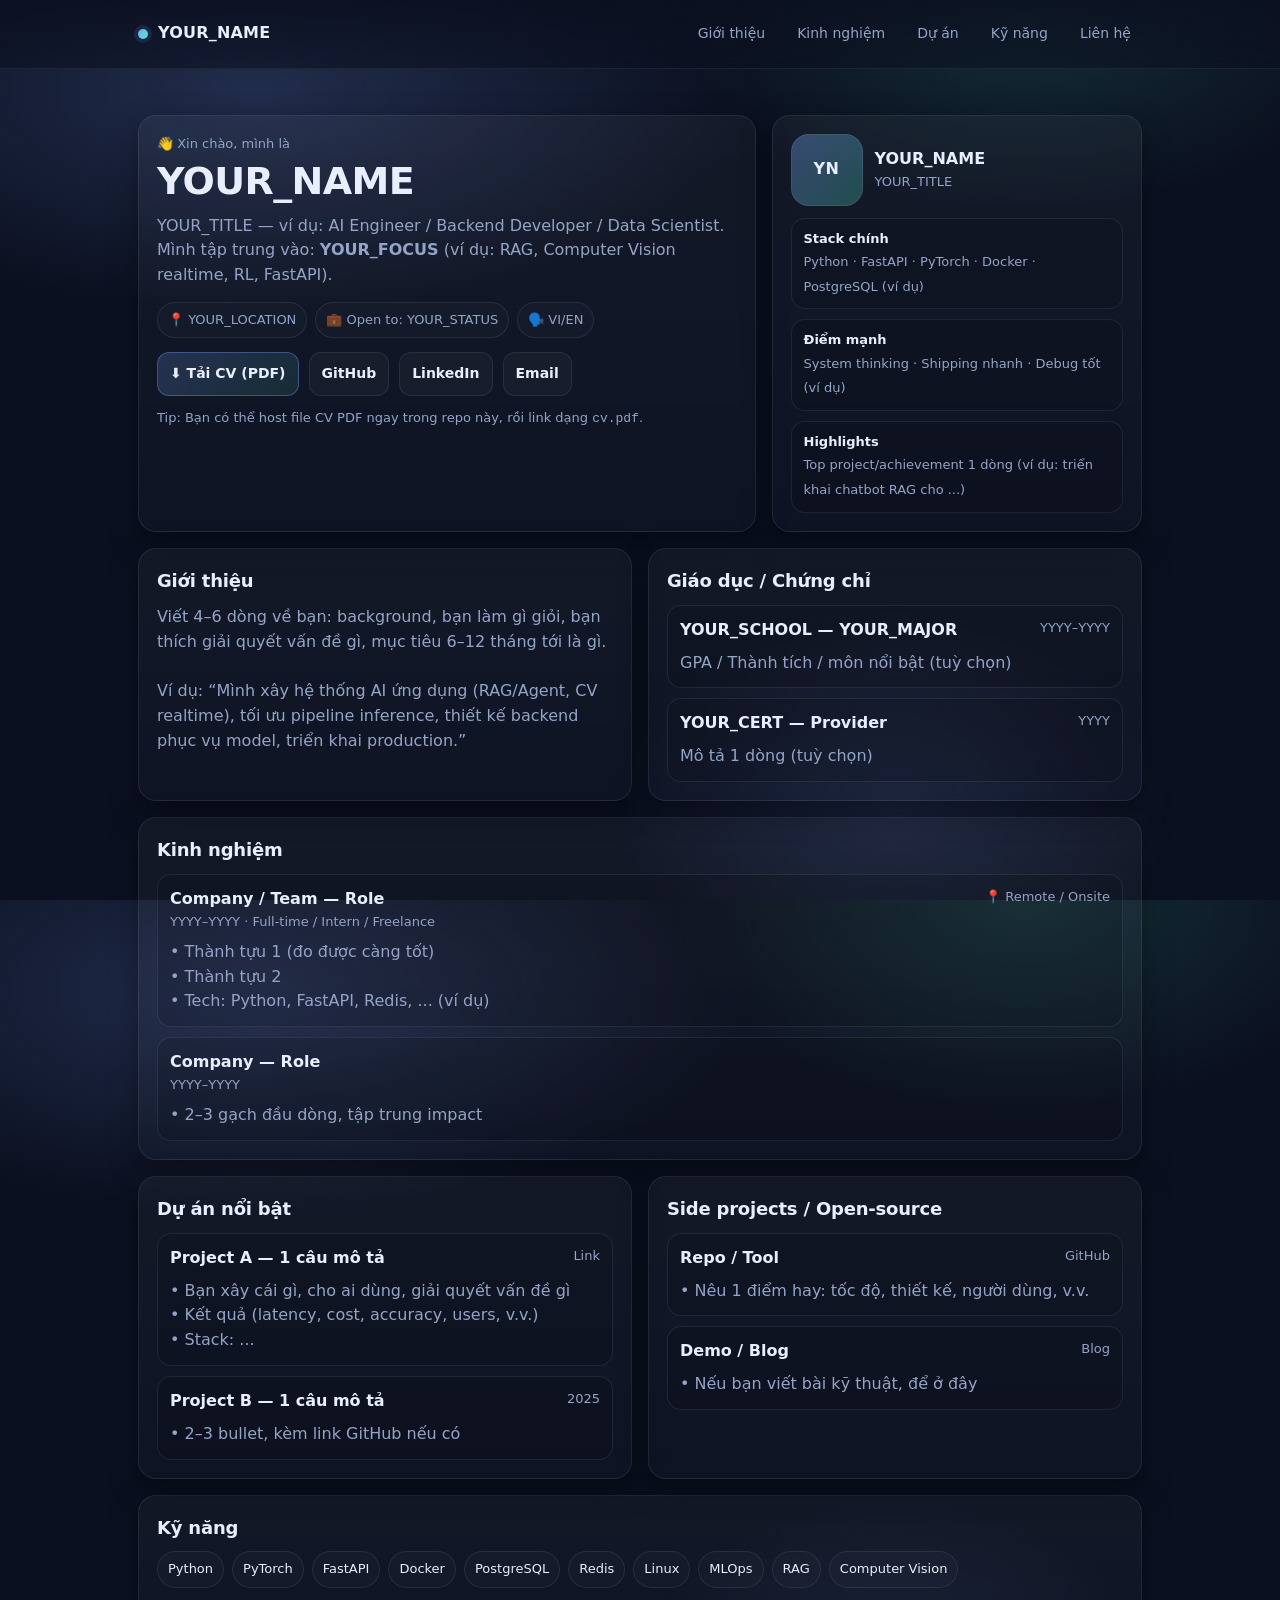
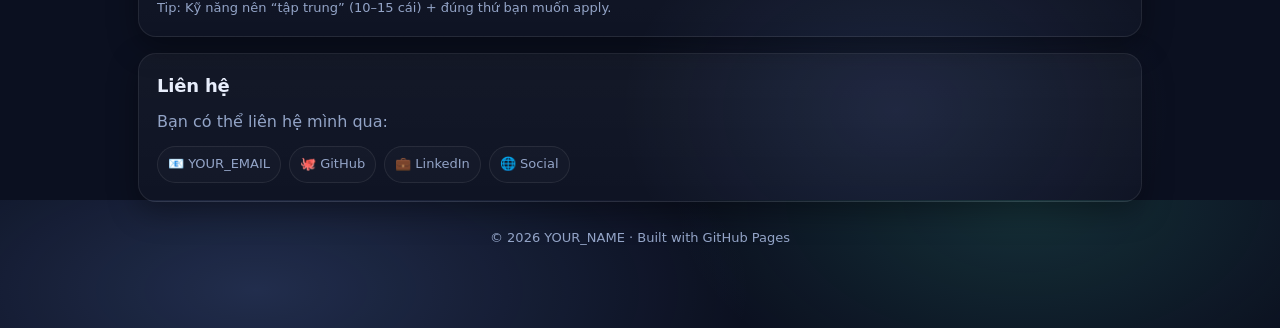
==== index.html @ 4548f30b "pages" ====
<!doctype html>
<html lang="vi">
<head>
  <meta charset="utf-8" />
  <meta name="viewport" content="width=device-width,initial-scale=1" />
  <meta name="description" content="CV & Portfolio của YOUR_NAME" />
  <title>YOUR_NAME — CV</title>

  <style>
    :root{
      --bg:#0b1020;
      --card:#0f1733;
      --muted:#93a4c7;
      --text:#e8eefc;
      --brand:#7aa2ff;
      --brand2:#4ef0c5;
      --line:rgba(255,255,255,.08);
      --shadow: 0 10px 30px rgba(0,0,0,.35);
      --radius:18px;
      --max: 1040px;
    }
    *{box-sizing:border-box}
    html,body{height:100%}
    body{
      margin:0;
      font-family: ui-sans-serif, system-ui, -apple-system, Segoe UI, Roboto, Helvetica, Arial, "Apple Color Emoji","Segoe UI Emoji";
      color:var(--text);
      background:
        radial-gradient(900px 400px at 20% 10%, rgba(122,162,255,.20), transparent 55%),
        radial-gradient(700px 420px at 80% 0%, rgba(78,240,197,.14), transparent 50%),
        radial-gradient(500px 380px at 70% 90%, rgba(122,162,255,.12), transparent 55%),
        var(--bg);
      line-height:1.55;
    }
    a{color:inherit; text-decoration:none}
    a:hover{opacity:.9}
    .wrap{max-width:var(--max); margin:0 auto; padding:28px 18px 80px}
    .topbar{
      position:sticky; top:0; z-index:10;
      backdrop-filter: blur(10px);
      background: linear-gradient(to bottom, rgba(11,16,32,.85), rgba(11,16,32,.55));
      border-bottom:1px solid var(--line);
    }
    .topbar-inner{
      max-width:var(--max); margin:0 auto; padding:14px 18px;
      display:flex; align-items:center; justify-content:space-between; gap:12px;
    }
    .brand{
      display:flex; align-items:center; gap:10px; font-weight:700; letter-spacing:.2px;
    }
    .dot{
      width:10px; height:10px; border-radius:999px;
      background: linear-gradient(135deg, var(--brand), var(--brand2));
      box-shadow: 0 0 0 4px rgba(122,162,255,.12);
    }
    nav{display:flex; flex-wrap:wrap; gap:10px}
    nav a{
      font-size:14px;
      padding:8px 10px;
      border:1px solid transparent;
      border-radius:999px;
      color:var(--muted);
    }
    nav a:hover{border-color:var(--line); color:var(--text)}
    .hero{
      margin-top:18px;
      display:grid;
      grid-template-columns: 1.25fr .75fr;
      gap:16px;
      align-items:stretch;
    }
    @media (max-width: 900px){
      .hero{grid-template-columns:1fr}
    }
    .card{
      background: linear-gradient(180deg, rgba(255,255,255,.04), rgba(255,255,255,.02));
      border:1px solid var(--line);
      border-radius:var(--radius);
      box-shadow: var(--shadow);
      padding:18px;
    }
    .headline{
      font-size:38px; margin:6px 0 10px;
      line-height:1.15;
      letter-spacing:-.6px;
    }
    .sub{
      color:var(--muted);
      margin:0 0 14px;
      font-size:16px;
    }
    .pillrow{display:flex; flex-wrap:wrap; gap:8px; margin-top:12px}
    .pill{
      font-size:13px;
      color:var(--muted);
      border:1px solid var(--line);
      padding:7px 10px;
      border-radius:999px;
      background: rgba(255,255,255,.02);
    }
    .cta{display:flex; flex-wrap:wrap; gap:10px; margin-top:14px}
    .btn{
      display:inline-flex; align-items:center; justify-content:center;
      gap:8px;
      padding:10px 12px;
      border-radius:12px;
      border:1px solid var(--line);
      background: rgba(255,255,255,.03);
      color:var(--text);
      font-weight:600;
      font-size:14px;
    }
    .btn.primary{
      border-color: rgba(122,162,255,.35);
      background: linear-gradient(135deg, rgba(122,162,255,.20), rgba(78,240,197,.10));
    }
    .btn:hover{transform: translateY(-1px)}
    .small{font-size:13px; color:var(--muted)}
    .grid{
      margin-top:16px;
      display:grid;
      grid-template-columns: 1fr 1fr;
      gap:16px;
    }
    @media (max-width: 900px){
      .grid{grid-template-columns:1fr}
    }
    h2{
      margin:0 0 10px;
      font-size:18px;
      letter-spacing:-.2px;
    }
    .section{scroll-margin-top:80px}
    .list{display:flex; flex-direction:column; gap:10px}
    .item{
      padding:12px;
      border:1px solid var(--line);
      border-radius:14px;
      background: rgba(0,0,0,.12);
    }
    .item .top{
      display:flex; justify-content:space-between; gap:10px; align-items:flex-start;
    }
    .item .title{font-weight:700}
    .item .meta{color:var(--muted); font-size:13px}
    .item p{margin:8px 0 0; color:var(--muted)}
    .skills{
      display:flex; flex-wrap:wrap; gap:8px;
    }
    .tag{
      font-size:13px;
      padding:7px 10px;
      border-radius:999px;
      border:1px solid var(--line);
      background: rgba(255,255,255,.02);
      color:var(--text);
    }
    footer{
      margin-top:26px;
      color:var(--muted);
      font-size:13px;
      text-align:center;
    }
    .avatar{
      width:72px; height:72px; border-radius:18px;
      background: linear-gradient(135deg, rgba(122,162,255,.35), rgba(78,240,197,.25));
      border:1px solid var(--line);
      display:grid; place-items:center;
      font-weight:800;
      letter-spacing:.5px;
    }
    .aside-top{display:flex; align-items:center; gap:12px}
    .kv{display:grid; grid-template-columns: 1fr; gap:10px; margin-top:12px}
    .kv div{
      padding:10px 12px;
      border:1px solid var(--line);
      border-radius:14px;
      background: rgba(0,0,0,.12);
    }
    .kv b{display:block; font-size:13px}
    .kv span{color:var(--muted); font-size:13px}
  </style>
</head>

<body>
  <div class="topbar">
    <div class="topbar-inner">
      <div class="brand">
        <span class="dot"></span>
        <span>YOUR_NAME</span>
      </div>
      <nav>
        <a href="#about">Giới thiệu</a>
        <a href="#experience">Kinh nghiệm</a>
        <a href="#projects">Dự án</a>
        <a href="#skills">Kỹ năng</a>
        <a href="#contact">Liên hệ</a>
      </nav>
    </div>
  </div>

  <div class="wrap">
    <section class="hero">
      <div class="card">
        <div class="small">👋 Xin chào, mình là</div>
        <h1 class="headline">YOUR_NAME</h1>
        <p class="sub">
          YOUR_TITLE — ví dụ: AI Engineer / Backend Developer / Data Scientist. <br/>
          Mình tập trung vào: <b>YOUR_FOCUS</b> (ví dụ: RAG, Computer Vision realtime, RL, FastAPI).
        </p>

        <div class="pillrow">
          <span class="pill">📍 YOUR_LOCATION</span>
          <span class="pill">💼 Open to: YOUR_STATUS</span>
          <span class="pill">🗣️ VI/EN</span>
        </div>

        <div class="cta">
          <a class="btn primary" href="YOUR_CV_PDF_LINK" target="_blank" rel="noopener">⬇️ Tải CV (PDF)</a>
          <a class="btn" href="YOUR_GITHUB" target="_blank" rel="noopener">GitHub</a>
          <a class="btn" href="YOUR_LINKEDIN" target="_blank" rel="noopener">LinkedIn</a>
          <a class="btn" href="#contact">Email</a>
        </div>

        <div class="small" style="margin-top:12px">
          Tip: Bạn có thể host file CV PDF ngay trong repo này, rồi link dạng <code>cv.pdf</code>.
        </div>
      </div>

      <aside class="card">
        <div class="aside-top">
          <div class="avatar">YN</div>
          <div>
            <div style="font-weight:800; font-size:16px">YOUR_NAME</div>
            <div class="small">YOUR_TITLE</div>
          </div>
        </div>

        <div class="kv">
          <div>
            <b>Stack chính</b>
            <span>Python · FastAPI · PyTorch · Docker · PostgreSQL (ví dụ)</span>
          </div>
          <div>
            <b>Điểm mạnh</b>
            <span>System thinking · Shipping nhanh · Debug tốt (ví dụ)</span>
          </div>
          <div>
            <b>Highlights</b>
            <span>Top project/achievement 1 dòng (ví dụ: triển khai chatbot RAG cho ...)</span>
          </div>
        </div>
      </aside>
    </section>

    <section id="about" class="grid">
      <div class="card section">
        <h2>Giới thiệu</h2>
        <p class="sub" style="margin:0">
          Viết 4–6 dòng về bạn: background, bạn làm gì giỏi, bạn thích giải quyết vấn đề gì,
          mục tiêu 6–12 tháng tới là gì. <br/><br/>
          Ví dụ: “Mình xây hệ thống AI ứng dụng (RAG/Agent, CV realtime), tối ưu pipeline inference,
          thiết kế backend phục vụ model, triển khai production.”
        </p>
      </div>

      <div class="card section">
        <h2>Giáo dục / Chứng chỉ</h2>
        <div class="list">
          <div class="item">
            <div class="top">
              <div class="title">YOUR_SCHOOL — YOUR_MAJOR</div>
              <div class="meta">YYYY–YYYY</div>
            </div>
            <p>GPA / Thành tích / môn nổi bật (tuỳ chọn)</p>
          </div>
          <div class="item">
            <div class="top">
              <div class="title">YOUR_CERT — Provider</div>
              <div class="meta">YYYY</div>
            </div>
            <p>Mô tả 1 dòng (tuỳ chọn)</p>
          </div>
        </div>
      </div>
    </section>

    <section id="experience" class="card section" style="margin-top:16px">
      <h2>Kinh nghiệm</h2>
      <div class="list">
        <div class="item">
          <div class="top">
            <div>
              <div class="title">Company / Team — Role</div>
              <div class="meta">YYYY–YYYY · Full-time / Intern / Freelance</div>
            </div>
            <div class="meta">📍 Remote / Onsite</div>
          </div>
          <p>
            • Thành tựu 1 (đo được càng tốt) <br/>
            • Thành tựu 2 <br/>
            • Tech: Python, FastAPI, Redis, ... (ví dụ)
          </p>
        </div>

        <div class="item">
          <div class="top">
            <div>
              <div class="title">Company — Role</div>
              <div class="meta">YYYY–YYYY</div>
            </div>
          </div>
          <p>• 2–3 gạch đầu dòng, tập trung impact</p>
        </div>
      </div>
    </section>

    <section id="projects" class="grid section" style="margin-top:16px">
      <div class="card">
        <h2>Dự án nổi bật</h2>
        <div class="list">
          <div class="item">
            <div class="top">
              <div class="title">Project A — 1 câu mô tả</div>
              <div class="meta"><a href="YOUR_PROJECT_LINK" target="_blank" rel="noopener">Link</a></div>
            </div>
            <p>
              • Bạn xây cái gì, cho ai dùng, giải quyết vấn đề gì <br/>
              • Kết quả (latency, cost, accuracy, users, v.v.) <br/>
              • Stack: ...
            </p>
          </div>

          <div class="item">
            <div class="top">
              <div class="title">Project B — 1 câu mô tả</div>
              <div class="meta">2025</div>
            </div>
            <p>• 2–3 bullet, kèm link GitHub nếu có</p>
          </div>
        </div>
      </div>

      <div class="card">
        <h2>Side projects / Open-source</h2>
        <div class="list">
          <div class="item">
            <div class="top">
              <div class="title">Repo / Tool</div>
              <div class="meta"><a href="YOUR_GITHUB_REPO" target="_blank" rel="noopener">GitHub</a></div>
            </div>
            <p>• Nêu 1 điểm hay: tốc độ, thiết kế, người dùng, v.v.</p>
          </div>
          <div class="item">
            <div class="top">
              <div class="title">Demo / Blog</div>
              <div class="meta"><a href="YOUR_BLOG" target="_blank" rel="noopener">Blog</a></div>
            </div>
            <p>• Nếu bạn viết bài kỹ thuật, để ở đây</p>
          </div>
        </div>
      </div>
    </section>

    <section id="skills" class="card section" style="margin-top:16px">
      <h2>Kỹ năng</h2>
      <div class="skills">
        <span class="tag">Python</span>
        <span class="tag">PyTorch</span>
        <span class="tag">FastAPI</span>
        <span class="tag">Docker</span>
        <span class="tag">PostgreSQL</span>
        <span class="tag">Redis</span>
        <span class="tag">Linux</span>
        <span class="tag">MLOps</span>
        <span class="tag">RAG</span>
        <span class="tag">Computer Vision</span>
      </div>

      <div class="small" style="margin-top:10px">
        Tip: Kỹ năng nên “tập trung” (10–15 cái) + đúng thứ bạn muốn apply.
      </div>
    </section>

    <section id="contact" class="card section" style="margin-top:16px">
      <h2>Liên hệ</h2>
      <p class="sub" style="margin:0 0 10px">
        Bạn có thể liên hệ mình qua:
      </p>
      <div class="pillrow">
        <a class="pill" href="mailto:YOUR_EMAIL">📧 YOUR_EMAIL</a>
        <a class="pill" href="YOUR_GITHUB" target="_blank" rel="noopener">🐙 GitHub</a>
        <a class="pill" href="YOUR_LINKEDIN" target="_blank" rel="noopener">💼 LinkedIn</a>
        <a class="pill" href="YOUR_FACEBOOK_OR_X" target="_blank" rel="noopener">🌐 Social</a>
      </div>
    </section>

    <footer>
      © <span id="y"></span> YOUR_NAME · Built with GitHub Pages
    </footer>
  </div>

  <script>
    document.getElementById("y").textContent = new Date().getFullYear();
  </script>
</body>
</html>
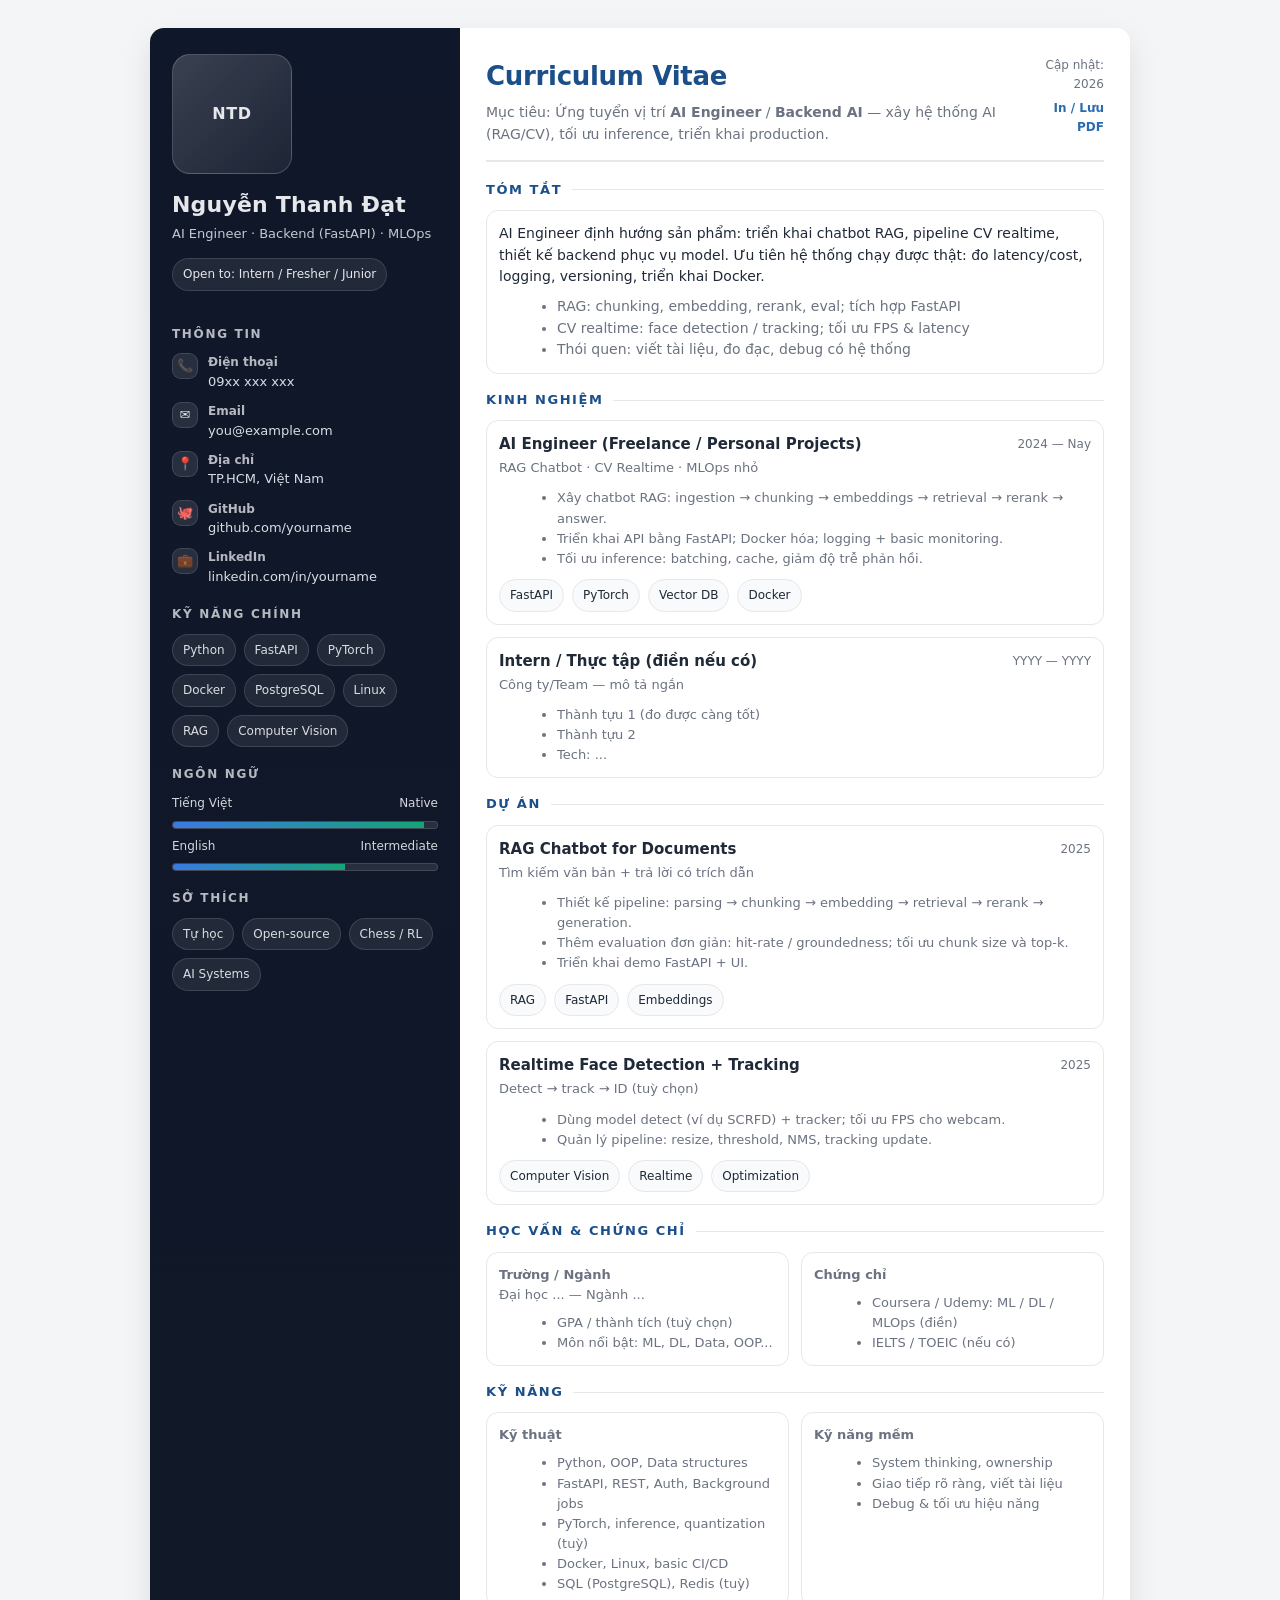
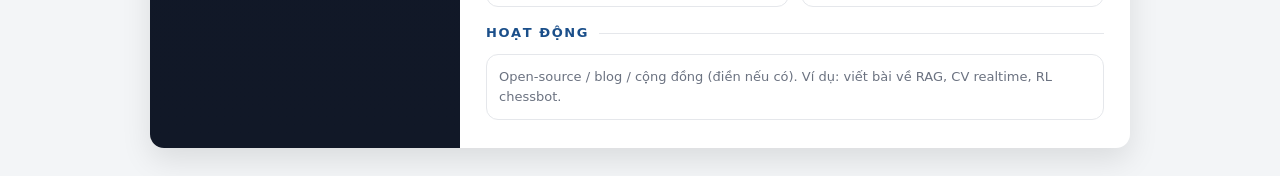
==== commit bc746687: "pages" ====
--- a/index.html
+++ b/index.html
@@ -3,405 +3,555 @@
 <head>
   <meta charset="utf-8" />
   <meta name="viewport" content="width=device-width,initial-scale=1" />
-  <meta name="description" content="CV & Portfolio của YOUR_NAME" />
-  <title>YOUR_NAME — CV</title>
-
+  <title>CV — Nguyễn Thanh Đạt</title>
   <style>
     :root{
-      --bg:#0b1020;
-      --card:#0f1733;
-      --muted:#93a4c7;
-      --text:#e8eefc;
-      --brand:#7aa2ff;
-      --brand2:#4ef0c5;
-      --line:rgba(255,255,255,.08);
-      --shadow: 0 10px 30px rgba(0,0,0,.35);
-      --radius:18px;
-      --max: 1040px;
+      --bg:#f3f5f7;
+      --paper:#ffffff;
+      --ink:#1f2937;
+      --muted:#6b7280;
+      --line:#e5e7eb;
+
+      --accent:#2b6cb0;     /* xanh dương kiểu CV */
+      --accent2:#1b4f8a;
+      --side:#0f172a;       /* sidebar tối */
+      --side2:#111827;
+      --sideText:#e5e7eb;
+
+      --radius:14px;
+      --shadow:0 12px 30px rgba(0,0,0,.10);
+      --max:980px;
     }
     *{box-sizing:border-box}
-    html,body{height:100%}
     body{
       margin:0;
-      font-family: ui-sans-serif, system-ui, -apple-system, Segoe UI, Roboto, Helvetica, Arial, "Apple Color Emoji","Segoe UI Emoji";
-      color:var(--text);
-      background:
-        radial-gradient(900px 400px at 20% 10%, rgba(122,162,255,.20), transparent 55%),
-        radial-gradient(700px 420px at 80% 0%, rgba(78,240,197,.14), transparent 50%),
-        radial-gradient(500px 380px at 70% 90%, rgba(122,162,255,.12), transparent 55%),
-        var(--bg);
+      background:var(--bg);
+      color:var(--ink);
+      font-family: ui-sans-serif, system-ui, -apple-system, Segoe UI, Roboto, Helvetica, Arial;
       line-height:1.55;
     }
-    a{color:inherit; text-decoration:none}
-    a:hover{opacity:.9}
-    .wrap{max-width:var(--max); margin:0 auto; padding:28px 18px 80px}
-    .topbar{
-      position:sticky; top:0; z-index:10;
-      backdrop-filter: blur(10px);
-      background: linear-gradient(to bottom, rgba(11,16,32,.85), rgba(11,16,32,.55));
-      border-bottom:1px solid var(--line);
-    }
-    .topbar-inner{
-      max-width:var(--max); margin:0 auto; padding:14px 18px;
-      display:flex; align-items:center; justify-content:space-between; gap:12px;
-    }
-    .brand{
-      display:flex; align-items:center; gap:10px; font-weight:700; letter-spacing:.2px;
-    }
-    .dot{
-      width:10px; height:10px; border-radius:999px;
-      background: linear-gradient(135deg, var(--brand), var(--brand2));
-      box-shadow: 0 0 0 4px rgba(122,162,255,.12);
-    }
-    nav{display:flex; flex-wrap:wrap; gap:10px}
-    nav a{
+
+    /* Paper */
+    .page{
+      max-width:var(--max);
+      margin:28px auto;
+      background:var(--paper);
+      border-radius:var(--radius);
+      box-shadow:var(--shadow);
+      overflow:hidden;
+      display:grid;
+      grid-template-columns: 310px 1fr;
+      min-height: 1200px; /* gần A4 */
+    }
+    @media (max-width: 900px){
+      .page{grid-template-columns:1fr; min-height:auto}
+    }
+
+    /* Sidebar */
+    .side{
+      background: linear-gradient(180deg, var(--side), var(--side2));
+      color:var(--sideText);
+      padding:26px 22px;
+    }
+    .avatar{
+      width:120px; height:120px;
+      border-radius:18px;
+      background:linear-gradient(135deg, rgba(255,255,255,.18), rgba(255,255,255,.06));
+      border:1px solid rgba(255,255,255,.18);
+      display:grid;
+      place-items:center;
+      font-weight:800;
+      letter-spacing:.6px;
+      margin-bottom:14px;
+      overflow:hidden;
+    }
+    .avatar img{width:100%; height:100%; object-fit:cover; display:block}
+    .name{
+      font-size:22px;
+      font-weight:800;
+      margin:8px 0 2px;
+      letter-spacing:.2px;
+    }
+    .role{
+      font-size:13px;
+      color:rgba(229,231,235,.85);
+      margin:0 0 14px;
+    }
+    .badge{
+      display:inline-block;
+      font-size:12px;
+      padding:6px 10px;
+      border-radius:999px;
+      background: rgba(255,255,255,.08);
+      border:1px solid rgba(255,255,255,.12);
+      margin-bottom:16px;
+    }
+
+    .side h3{
+      font-size:12px;
+      letter-spacing:.14em;
+      text-transform:uppercase;
+      margin:18px 0 10px;
+      color:rgba(229,231,235,.78);
+    }
+    .info{
+      display:grid;
+      gap:10px;
+      font-size:13px;
+    }
+    .row{
+      display:flex;
+      gap:10px;
+      align-items:flex-start;
+    }
+    .ico{
+      width:26px; height:26px;
+      border-radius:9px;
+      background: rgba(255,255,255,.10);
+      border:1px solid rgba(255,255,255,.12);
+      display:grid; place-items:center;
+      flex:0 0 auto;
+      font-size:13px;
+    }
+    .row b{display:block; font-size:12px; color:rgba(229,231,235,.78)}
+    .row span, .row a{color:rgba(229,231,235,.95); text-decoration:none}
+
+    .chips{
+      display:flex; flex-wrap:wrap; gap:8px;
+    }
+    .chip{
+      font-size:12px;
+      padding:6px 10px;
+      border-radius:999px;
+      background: rgba(255,255,255,.08);
+      border:1px solid rgba(255,255,255,.12);
+      color:rgba(229,231,235,.95);
+    }
+
+    .bar{
+      margin:10px 0;
+      display:grid;
+      gap:8px;
+    }
+    .barline{
+      display:grid;
+      grid-template-columns: 1fr auto;
+      gap:10px;
+      align-items:center;
+      font-size:12px;
+      color:rgba(229,231,235,.92);
+    }
+    .meter{
+      width:100%;
+      height:8px;
+      border-radius:999px;
+      background: rgba(255,255,255,.10);
+      border:1px solid rgba(255,255,255,.12);
+      overflow:hidden;
+    }
+    .fill{
+      height:100%;
+      width:70%;
+      background: linear-gradient(90deg, rgba(59,130,246,.9), rgba(16,185,129,.85));
+    }
+
+    /* Main */
+    .main{
+      padding:28px 26px;
+    }
+    .header{
+      padding-bottom:14px;
+      border-bottom:2px solid var(--line);
+      margin-bottom:18px;
+    }
+    .header .title{
+      display:flex;
+      justify-content:space-between;
+      align-items:flex-start;
+      gap:12px;
+    }
+    .headline{
+      margin:0;
+      font-size:26px;
+      font-weight:900;
+      letter-spacing:-.3px;
+      color:var(--accent2);
+    }
+    .subtitle{
+      margin:6px 0 0;
+      color:var(--muted);
       font-size:14px;
-      padding:8px 10px;
-      border:1px solid transparent;
+    }
+    .cta{
+      text-align:right;
+      font-size:12px;
+      color:var(--muted);
+    }
+    .cta a{
+      display:inline-block;
+      margin-top:6px;
+      color:var(--accent);
+      text-decoration:none;
+      font-weight:700;
+    }
+
+    .section{
+      margin-top:16px;
+    }
+    .section h2{
+      font-size:13px;
+      letter-spacing:.12em;
+      text-transform:uppercase;
+      margin:0 0 10px;
+      color:var(--accent2);
+      display:flex;
+      align-items:center;
+      gap:10px;
+    }
+    .section h2:after{
+      content:"";
+      height:1px;
+      background:var(--line);
+      flex:1;
+    }
+    .card{
+      border:1px solid var(--line);
+      border-radius:12px;
+      padding:12px 12px;
+      background:#fff;
+    }
+
+    .summary{
+      color:var(--ink);
+      font-size:14px;
+    }
+    .summary ul{
+      margin:8px 0 0 18px;
+      color:var(--muted);
+    }
+
+    /* Timeline */
+    .timeline{display:grid; gap:12px}
+    .item{
+      border:1px solid var(--line);
+      border-radius:12px;
+      padding:12px 12px;
+    }
+    .item .top{
+      display:flex;
+      justify-content:space-between;
+      gap:12px;
+      align-items:flex-start;
+    }
+    .item .role{
+      margin:0;
+      color:var(--ink);
+      font-weight:800;
+      font-size:15px;
+    }
+    .item .org{
+      margin:2px 0 0;
+      color:var(--muted);
+      font-size:13px;
+    }
+    .item .time{
+      color:var(--muted);
+      font-size:12px;
+      white-space:nowrap;
+      margin-top:2px;
+    }
+    .item ul{
+      margin:10px 0 0 18px;
+      color:var(--muted);
+      font-size:13px;
+    }
+    .kpi{
+      display:flex; flex-wrap:wrap; gap:8px;
+      margin-top:10px;
+    }
+    .pill{
+      font-size:12px;
+      padding:6px 10px;
       border-radius:999px;
-      color:var(--muted);
-    }
-    nav a:hover{border-color:var(--line); color:var(--text)}
-    .hero{
-      margin-top:18px;
-      display:grid;
-      grid-template-columns: 1.25fr .75fr;
-      gap:16px;
-      align-items:stretch;
-    }
-    @media (max-width: 900px){
-      .hero{grid-template-columns:1fr}
-    }
-    .card{
-      background: linear-gradient(180deg, rgba(255,255,255,.04), rgba(255,255,255,.02));
       border:1px solid var(--line);
-      border-radius:var(--radius);
-      box-shadow: var(--shadow);
-      padding:18px;
-    }
-    .headline{
-      font-size:38px; margin:6px 0 10px;
-      line-height:1.15;
-      letter-spacing:-.6px;
-    }
-    .sub{
-      color:var(--muted);
-      margin:0 0 14px;
-      font-size:16px;
-    }
-    .pillrow{display:flex; flex-wrap:wrap; gap:8px; margin-top:12px}
-    .pill{
-      font-size:13px;
-      color:var(--muted);
-      border:1px solid var(--line);
-      padding:7px 10px;
-      border-radius:999px;
-      background: rgba(255,255,255,.02);
-    }
-    .cta{display:flex; flex-wrap:wrap; gap:10px; margin-top:14px}
-    .btn{
-      display:inline-flex; align-items:center; justify-content:center;
-      gap:8px;
-      padding:10px 12px;
-      border-radius:12px;
-      border:1px solid var(--line);
-      background: rgba(255,255,255,.03);
-      color:var(--text);
-      font-weight:600;
-      font-size:14px;
-    }
-    .btn.primary{
-      border-color: rgba(122,162,255,.35);
-      background: linear-gradient(135deg, rgba(122,162,255,.20), rgba(78,240,197,.10));
-    }
-    .btn:hover{transform: translateY(-1px)}
-    .small{font-size:13px; color:var(--muted)}
-    .grid{
-      margin-top:16px;
+      background:#f8fafc;
+      color:var(--ink);
+    }
+
+    /* Two-column blocks inside main */
+    .cols{
       display:grid;
       grid-template-columns: 1fr 1fr;
-      gap:16px;
+      gap:12px;
     }
     @media (max-width: 900px){
-      .grid{grid-template-columns:1fr}
-    }
-    h2{
-      margin:0 0 10px;
-      font-size:18px;
-      letter-spacing:-.2px;
-    }
-    .section{scroll-margin-top:80px}
-    .list{display:flex; flex-direction:column; gap:10px}
-    .item{
-      padding:12px;
-      border:1px solid var(--line);
-      border-radius:14px;
-      background: rgba(0,0,0,.12);
-    }
-    .item .top{
-      display:flex; justify-content:space-between; gap:10px; align-items:flex-start;
-    }
-    .item .title{font-weight:700}
-    .item .meta{color:var(--muted); font-size:13px}
-    .item p{margin:8px 0 0; color:var(--muted)}
-    .skills{
-      display:flex; flex-wrap:wrap; gap:8px;
-    }
-    .tag{
-      font-size:13px;
-      padding:7px 10px;
-      border-radius:999px;
-      border:1px solid var(--line);
-      background: rgba(255,255,255,.02);
-      color:var(--text);
-    }
-    footer{
-      margin-top:26px;
-      color:var(--muted);
-      font-size:13px;
-      text-align:center;
-    }
-    .avatar{
-      width:72px; height:72px; border-radius:18px;
-      background: linear-gradient(135deg, rgba(122,162,255,.35), rgba(78,240,197,.25));
-      border:1px solid var(--line);
-      display:grid; place-items:center;
-      font-weight:800;
-      letter-spacing:.5px;
-    }
-    .aside-top{display:flex; align-items:center; gap:12px}
-    .kv{display:grid; grid-template-columns: 1fr; gap:10px; margin-top:12px}
-    .kv div{
-      padding:10px 12px;
-      border:1px solid var(--line);
-      border-radius:14px;
-      background: rgba(0,0,0,.12);
-    }
-    .kv b{display:block; font-size:13px}
-    .kv span{color:var(--muted); font-size:13px}
+      .cols{grid-template-columns:1fr}
+    }
+    .mini ul{margin:8px 0 0 18px; color:var(--muted); font-size:13px}
+    .mini p{margin:0; color:var(--muted); font-size:13px}
+
+    /* Print to PDF (A4) */
+    @media print{
+      body{background:#fff}
+      .page{
+        box-shadow:none;
+        margin:0;
+        border-radius:0;
+        max-width:none;
+        min-height:auto;
+      }
+    }
   </style>
 </head>
 
 <body>
-  <div class="topbar">
-    <div class="topbar-inner">
-      <div class="brand">
-        <span class="dot"></span>
-        <span>YOUR_NAME</span>
-      </div>
-      <nav>
-        <a href="#about">Giới thiệu</a>
-        <a href="#experience">Kinh nghiệm</a>
-        <a href="#projects">Dự án</a>
-        <a href="#skills">Kỹ năng</a>
-        <a href="#contact">Liên hệ</a>
-      </nav>
-    </div>
-  </div>
-
-  <div class="wrap">
-    <section class="hero">
-      <div class="card">
-        <div class="small">👋 Xin chào, mình là</div>
-        <h1 class="headline">YOUR_NAME</h1>
-        <p class="sub">
-          YOUR_TITLE — ví dụ: AI Engineer / Backend Developer / Data Scientist. <br/>
-          Mình tập trung vào: <b>YOUR_FOCUS</b> (ví dụ: RAG, Computer Vision realtime, RL, FastAPI).
-        </p>
-
-        <div class="pillrow">
-          <span class="pill">📍 YOUR_LOCATION</span>
-          <span class="pill">💼 Open to: YOUR_STATUS</span>
-          <span class="pill">🗣️ VI/EN</span>
-        </div>
-
-        <div class="cta">
-          <a class="btn primary" href="YOUR_CV_PDF_LINK" target="_blank" rel="noopener">⬇️ Tải CV (PDF)</a>
-          <a class="btn" href="YOUR_GITHUB" target="_blank" rel="noopener">GitHub</a>
-          <a class="btn" href="YOUR_LINKEDIN" target="_blank" rel="noopener">LinkedIn</a>
-          <a class="btn" href="#contact">Email</a>
-        </div>
-
-        <div class="small" style="margin-top:12px">
-          Tip: Bạn có thể host file CV PDF ngay trong repo này, rồi link dạng <code>cv.pdf</code>.
-        </div>
-      </div>
-
-      <aside class="card">
-        <div class="aside-top">
-          <div class="avatar">YN</div>
-          <div>
-            <div style="font-weight:800; font-size:16px">YOUR_NAME</div>
-            <div class="small">YOUR_TITLE</div>
-          </div>
-        </div>
-
-        <div class="kv">
-          <div>
-            <b>Stack chính</b>
-            <span>Python · FastAPI · PyTorch · Docker · PostgreSQL (ví dụ)</span>
-          </div>
-          <div>
-            <b>Điểm mạnh</b>
-            <span>System thinking · Shipping nhanh · Debug tốt (ví dụ)</span>
-          </div>
-          <div>
-            <b>Highlights</b>
-            <span>Top project/achievement 1 dòng (ví dụ: triển khai chatbot RAG cho ...)</span>
-          </div>
-        </div>
-      </aside>
-    </section>
-
-    <section id="about" class="grid">
-      <div class="card section">
-        <h2>Giới thiệu</h2>
-        <p class="sub" style="margin:0">
-          Viết 4–6 dòng về bạn: background, bạn làm gì giỏi, bạn thích giải quyết vấn đề gì,
-          mục tiêu 6–12 tháng tới là gì. <br/><br/>
-          Ví dụ: “Mình xây hệ thống AI ứng dụng (RAG/Agent, CV realtime), tối ưu pipeline inference,
-          thiết kế backend phục vụ model, triển khai production.”
-        </p>
-      </div>
-
-      <div class="card section">
-        <h2>Giáo dục / Chứng chỉ</h2>
-        <div class="list">
+  <main class="page">
+    <!-- LEFT / SIDEBAR -->
+    <aside class="side">
+      <div class="avatar">
+        <!-- Nếu bạn có ảnh: thay bằng <img src="avatar.jpg" alt="avatar"> -->
+        NTD
+      </div>
+
+      <div class="name">Nguyễn Thanh Đạt</div>
+      <div class="role">AI Engineer · Backend (FastAPI) · MLOps</div>
+      <div class="badge">Open to: Intern / Fresher / Junior</div>
+
+      <h3>Thông tin</h3>
+      <div class="info">
+        <div class="row">
+          <div class="ico">📞</div>
+          <div>
+            <b>Điện thoại</b>
+            <span>09xx xxx xxx</span>
+          </div>
+        </div>
+        <div class="row">
+          <div class="ico">✉️</div>
+          <div>
+            <b>Email</b>
+            <a href="mailto:you@example.com">you@example.com</a>
+          </div>
+        </div>
+        <div class="row">
+          <div class="ico">📍</div>
+          <div>
+            <b>Địa chỉ</b>
+            <span>TP.HCM, Việt Nam</span>
+          </div>
+        </div>
+        <div class="row">
+          <div class="ico">🐙</div>
+          <div>
+            <b>GitHub</b>
+            <a href="https://github.com/yourname" target="_blank" rel="noopener">github.com/yourname</a>
+          </div>
+        </div>
+        <div class="row">
+          <div class="ico">💼</div>
+          <div>
+            <b>LinkedIn</b>
+            <a href="https://linkedin.com/in/yourname" target="_blank" rel="noopener">linkedin.com/in/yourname</a>
+          </div>
+        </div>
+      </div>
+
+      <h3>Kỹ năng chính</h3>
+      <div class="chips">
+        <span class="chip">Python</span>
+        <span class="chip">FastAPI</span>
+        <span class="chip">PyTorch</span>
+        <span class="chip">Docker</span>
+        <span class="chip">PostgreSQL</span>
+        <span class="chip">Linux</span>
+        <span class="chip">RAG</span>
+        <span class="chip">Computer Vision</span>
+      </div>
+
+      <h3>Ngôn ngữ</h3>
+      <div class="bar">
+        <div class="barline"><span>Tiếng Việt</span><span>Native</span></div>
+        <div class="meter"><div class="fill" style="width:95%"></div></div>
+
+        <div class="barline"><span>English</span><span>Intermediate</span></div>
+        <div class="meter"><div class="fill" style="width:65%"></div></div>
+      </div>
+
+      <h3>Sở thích</h3>
+      <div class="chips">
+        <span class="chip">Tự học</span>
+        <span class="chip">Open-source</span>
+        <span class="chip">Chess / RL</span>
+        <span class="chip">AI Systems</span>
+      </div>
+    </aside>
+
+    <!-- RIGHT / MAIN -->
+    <section class="main">
+      <header class="header">
+        <div class="title">
+          <div>
+            <h1 class="headline">Curriculum Vitae</h1>
+            <p class="subtitle">
+              Mục tiêu: Ứng tuyển vị trí <b>AI Engineer</b> / <b>Backend AI</b> — xây hệ thống AI (RAG/CV),
+              tối ưu inference, triển khai production.
+            </p>
+          </div>
+          <div class="cta">
+            <div>Cập nhật: 2026</div>
+            <a href="#" onclick="window.print(); return false;">In / Lưu PDF</a>
+          </div>
+        </div>
+      </header>
+
+      <div class="section">
+        <h2>Tóm tắt</h2>
+        <div class="card summary">
+          <div>
+            AI Engineer định hướng sản phẩm: triển khai chatbot RAG, pipeline CV realtime, thiết kế backend phục vụ model.
+            Ưu tiên hệ thống chạy được thật: đo latency/cost, logging, versioning, triển khai Docker.
+          </div>
+          <ul>
+            <li>RAG: chunking, embedding, rerank, eval; tích hợp FastAPI</li>
+            <li>CV realtime: face detection / tracking; tối ưu FPS & latency</li>
+            <li>Thói quen: viết tài liệu, đo đạc, debug có hệ thống</li>
+          </ul>
+        </div>
+      </div>
+
+      <div class="section">
+        <h2>Kinh nghiệm</h2>
+        <div class="timeline">
           <div class="item">
             <div class="top">
-              <div class="title">YOUR_SCHOOL — YOUR_MAJOR</div>
-              <div class="meta">YYYY–YYYY</div>
-            </div>
-            <p>GPA / Thành tích / môn nổi bật (tuỳ chọn)</p>
-          </div>
+              <div>
+                <p class="role">AI Engineer (Freelance / Personal Projects)</p>
+                <p class="org">RAG Chatbot · CV Realtime · MLOps nhỏ</p>
+              </div>
+              <div class="time">2024 — Nay</div>
+            </div>
+            <ul>
+              <li>Xây chatbot RAG: ingestion → chunking → embeddings → retrieval → rerank → answer.</li>
+              <li>Triển khai API bằng FastAPI; Docker hóa; logging + basic monitoring.</li>
+              <li>Tối ưu inference: batching, cache, giảm độ trễ phản hồi.</li>
+            </ul>
+            <div class="kpi">
+              <span class="pill">FastAPI</span>
+              <span class="pill">PyTorch</span>
+              <span class="pill">Vector DB</span>
+              <span class="pill">Docker</span>
+            </div>
+          </div>
+
           <div class="item">
             <div class="top">
-              <div class="title">YOUR_CERT — Provider</div>
-              <div class="meta">YYYY</div>
-            </div>
-            <p>Mô tả 1 dòng (tuỳ chọn)</p>
-          </div>
-        </div>
-      </div>
-    </section>
-
-    <section id="experience" class="card section" style="margin-top:16px">
-      <h2>Kinh nghiệm</h2>
-      <div class="list">
-        <div class="item">
-          <div class="top">
-            <div>
-              <div class="title">Company / Team — Role</div>
-              <div class="meta">YYYY–YYYY · Full-time / Intern / Freelance</div>
-            </div>
-            <div class="meta">📍 Remote / Onsite</div>
-          </div>
-          <p>
-            • Thành tựu 1 (đo được càng tốt) <br/>
-            • Thành tựu 2 <br/>
-            • Tech: Python, FastAPI, Redis, ... (ví dụ)
-          </p>
-        </div>
-
-        <div class="item">
-          <div class="top">
-            <div>
-              <div class="title">Company — Role</div>
-              <div class="meta">YYYY–YYYY</div>
-            </div>
-          </div>
-          <p>• 2–3 gạch đầu dòng, tập trung impact</p>
-        </div>
-      </div>
-    </section>
-
-    <section id="projects" class="grid section" style="margin-top:16px">
-      <div class="card">
-        <h2>Dự án nổi bật</h2>
-        <div class="list">
+              <div>
+                <p class="role">Intern / Thực tập (điền nếu có)</p>
+                <p class="org">Công ty/Team — mô tả ngắn</p>
+              </div>
+              <div class="time">YYYY — YYYY</div>
+            </div>
+            <ul>
+              <li>Thành tựu 1 (đo được càng tốt)</li>
+              <li>Thành tựu 2</li>
+              <li>Tech: ...</li>
+            </ul>
+          </div>
+        </div>
+      </div>
+
+      <div class="section">
+        <h2>Dự án</h2>
+        <div class="timeline">
           <div class="item">
             <div class="top">
-              <div class="title">Project A — 1 câu mô tả</div>
-              <div class="meta"><a href="YOUR_PROJECT_LINK" target="_blank" rel="noopener">Link</a></div>
-            </div>
-            <p>
-              • Bạn xây cái gì, cho ai dùng, giải quyết vấn đề gì <br/>
-              • Kết quả (latency, cost, accuracy, users, v.v.) <br/>
-              • Stack: ...
-            </p>
+              <div>
+                <p class="role">RAG Chatbot for Documents</p>
+                <p class="org">Tìm kiếm văn bản + trả lời có trích dẫn</p>
+              </div>
+              <div class="time">2025</div>
+            </div>
+            <ul>
+              <li>Thiết kế pipeline: parsing → chunking → embedding → retrieval → rerank → generation.</li>
+              <li>Thêm evaluation đơn giản: hit-rate / groundedness; tối ưu chunk size và top-k.</li>
+              <li>Triển khai demo FastAPI + UI.</li>
+            </ul>
+            <div class="kpi">
+              <span class="pill">RAG</span><span class="pill">FastAPI</span><span class="pill">Embeddings</span>
+            </div>
           </div>
 
           <div class="item">
             <div class="top">
-              <div class="title">Project B — 1 câu mô tả</div>
-              <div class="meta">2025</div>
-            </div>
-            <p>• 2–3 bullet, kèm link GitHub nếu có</p>
-          </div>
-        </div>
-      </div>
-
-      <div class="card">
-        <h2>Side projects / Open-source</h2>
-        <div class="list">
-          <div class="item">
-            <div class="top">
-              <div class="title">Repo / Tool</div>
-              <div class="meta"><a href="YOUR_GITHUB_REPO" target="_blank" rel="noopener">GitHub</a></div>
-            </div>
-            <p>• Nêu 1 điểm hay: tốc độ, thiết kế, người dùng, v.v.</p>
-          </div>
-          <div class="item">
-            <div class="top">
-              <div class="title">Demo / Blog</div>
-              <div class="meta"><a href="YOUR_BLOG" target="_blank" rel="noopener">Blog</a></div>
-            </div>
-            <p>• Nếu bạn viết bài kỹ thuật, để ở đây</p>
-          </div>
+              <div>
+                <p class="role">Realtime Face Detection + Tracking</p>
+                <p class="org">Detect → track → ID (tuỳ chọn)</p>
+              </div>
+              <div class="time">2025</div>
+            </div>
+            <ul>
+              <li>Dùng model detect (ví dụ SCRFD) + tracker; tối ưu FPS cho webcam.</li>
+              <li>Quản lý pipeline: resize, threshold, NMS, tracking update.</li>
+            </ul>
+            <div class="kpi">
+              <span class="pill">Computer Vision</span><span class="pill">Realtime</span><span class="pill">Optimization</span>
+            </div>
+          </div>
+        </div>
+      </div>
+
+      <div class="section">
+        <h2>Học vấn & Chứng chỉ</h2>
+        <div class="cols">
+          <div class="card mini">
+            <p style="margin:0; font-weight:800">Trường / Ngành</p>
+            <p>Đại học ... — Ngành ...</p>
+            <ul>
+              <li>GPA / thành tích (tuỳ chọn)</li>
+              <li>Môn nổi bật: ML, DL, Data, OOP...</li>
+            </ul>
+          </div>
+          <div class="card mini">
+            <p style="margin:0; font-weight:800">Chứng chỉ</p>
+            <ul>
+              <li>Coursera / Udemy: ML / DL / MLOps (điền)</li>
+              <li>IELTS / TOEIC (nếu có)</li>
+            </ul>
+          </div>
+        </div>
+      </div>
+
+      <div class="section">
+        <h2>Kỹ năng</h2>
+        <div class="cols">
+          <div class="card mini">
+            <p style="margin:0; font-weight:800">Kỹ thuật</p>
+            <ul>
+              <li>Python, OOP, Data structures</li>
+              <li>FastAPI, REST, Auth, Background jobs</li>
+              <li>PyTorch, inference, quantization (tuỳ)</li>
+              <li>Docker, Linux, basic CI/CD</li>
+              <li>SQL (PostgreSQL), Redis (tuỳ)</li>
+            </ul>
+          </div>
+          <div class="card mini">
+            <p style="margin:0; font-weight:800">Kỹ năng mềm</p>
+            <ul>
+              <li>System thinking, ownership</li>
+              <li>Giao tiếp rõ ràng, viết tài liệu</li>
+              <li>Debug & tối ưu hiệu năng</li>
+            </ul>
+          </div>
+        </div>
+      </div>
+
+      <div class="section">
+        <h2>Hoạt động</h2>
+        <div class="card mini">
+          <p>Open-source / blog / cộng đồng (điền nếu có). Ví dụ: viết bài về RAG, CV realtime, RL chessbot.</p>
         </div>
       </div>
     </section>
-
-    <section id="skills" class="card section" style="margin-top:16px">
-      <h2>Kỹ năng</h2>
-      <div class="skills">
-        <span class="tag">Python</span>
-        <span class="tag">PyTorch</span>
-        <span class="tag">FastAPI</span>
-        <span class="tag">Docker</span>
-        <span class="tag">PostgreSQL</span>
-        <span class="tag">Redis</span>
-        <span class="tag">Linux</span>
-        <span class="tag">MLOps</span>
-        <span class="tag">RAG</span>
-        <span class="tag">Computer Vision</span>
-      </div>
-
-      <div class="small" style="margin-top:10px">
-        Tip: Kỹ năng nên “tập trung” (10–15 cái) + đúng thứ bạn muốn apply.
-      </div>
-    </section>
-
-    <section id="contact" class="card section" style="margin-top:16px">
-      <h2>Liên hệ</h2>
-      <p class="sub" style="margin:0 0 10px">
-        Bạn có thể liên hệ mình qua:
-      </p>
-      <div class="pillrow">
-        <a class="pill" href="mailto:YOUR_EMAIL">📧 YOUR_EMAIL</a>
-        <a class="pill" href="YOUR_GITHUB" target="_blank" rel="noopener">🐙 GitHub</a>
-        <a class="pill" href="YOUR_LINKEDIN" target="_blank" rel="noopener">💼 LinkedIn</a>
-        <a class="pill" href="YOUR_FACEBOOK_OR_X" target="_blank" rel="noopener">🌐 Social</a>
-      </div>
-    </section>
-
-    <footer>
-      © <span id="y"></span> YOUR_NAME · Built with GitHub Pages
-    </footer>
-  </div>
-
-  <script>
-    document.getElementById("y").textContent = new Date().getFullYear();
-  </script>
+  </main>
 </body>
 </html>
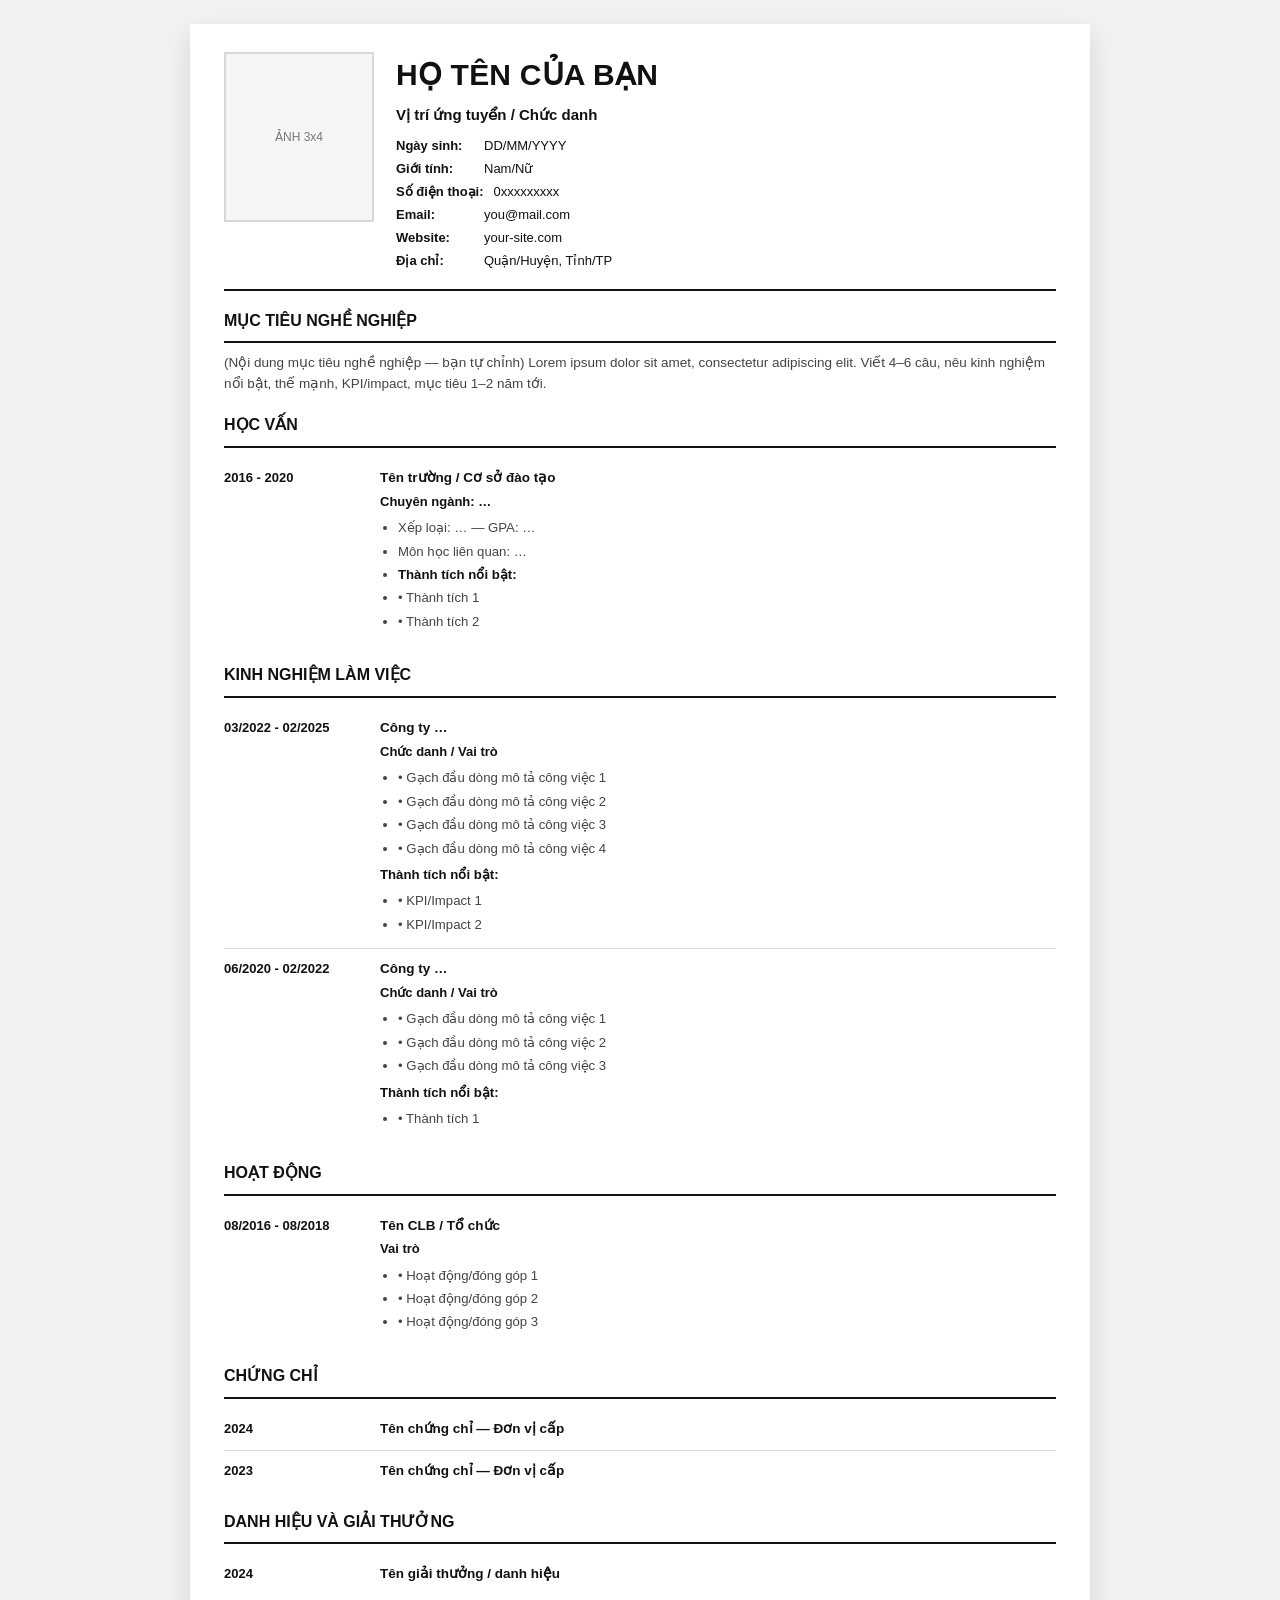
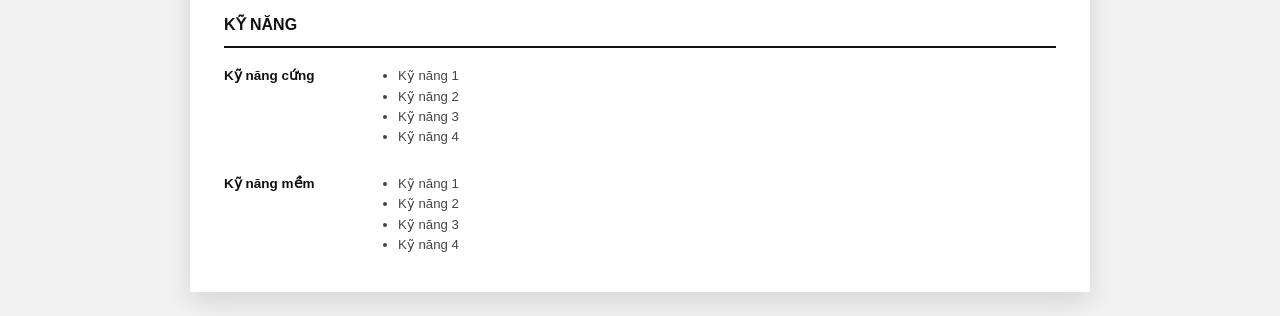
==== commit 00b46dbd: "pages" ====
--- a/index.html
+++ b/index.html
@@ -3,555 +3,373 @@
 <head>
   <meta charset="utf-8" />
   <meta name="viewport" content="width=device-width,initial-scale=1" />
-  <title>CV — Nguyễn Thanh Đạt</title>
+  <title>CV - Họ Tên</title>
   <style>
     :root{
-      --bg:#f3f5f7;
-      --paper:#ffffff;
-      --ink:#1f2937;
-      --muted:#6b7280;
-      --line:#e5e7eb;
-
-      --accent:#2b6cb0;     /* xanh dương kiểu CV */
-      --accent2:#1b4f8a;
-      --side:#0f172a;       /* sidebar tối */
-      --side2:#111827;
-      --sideText:#e5e7eb;
-
-      --radius:14px;
-      --shadow:0 12px 30px rgba(0,0,0,.10);
-      --max:980px;
+      --ink:#111;
+      --muted:#444;
+      --line:#111;
+      --soft:#e9e9e9;
+      --paper:#fff;
+      --w: 900px;
     }
     *{box-sizing:border-box}
     body{
       margin:0;
-      background:var(--bg);
+      background:#f2f2f2;
       color:var(--ink);
-      font-family: ui-sans-serif, system-ui, -apple-system, Segoe UI, Roboto, Helvetica, Arial;
+      font-family: Arial, Helvetica, sans-serif;
       line-height:1.55;
     }
-
-    /* Paper */
     .page{
-      max-width:var(--max);
-      margin:28px auto;
+      width:min(var(--w), 100%);
+      margin:24px auto;
       background:var(--paper);
-      border-radius:var(--radius);
-      box-shadow:var(--shadow);
+      padding:28px 34px;
+      box-shadow:0 10px 26px rgba(0,0,0,.12);
+    }
+
+    /* TOP HEADER */
+    .top{
+      display:grid;
+      grid-template-columns: 150px 1fr;
+      gap:22px;
+      align-items:start;
+      padding-bottom:14px;
+      border-bottom:2px solid var(--line);
+    }
+    .photo{
+      width:150px;
+      height:170px;
+      border:2px solid #d8d8d8;
+      background:#f6f6f6;
       overflow:hidden;
+      display:flex;
+      align-items:center;
+      justify-content:center;
+      font-size:12px;
+      color:#777;
+    }
+    .photo img{
+      width:100%;
+      height:100%;
+      object-fit:cover;
+      display:block;
+    }
+    .name{
+      font-size:30px;
+      font-weight:800;
+      margin:0;
+      letter-spacing:.2px;
+    }
+    .title{
+      font-size:15px;
+      font-weight:700;
+      margin:4px 0 10px;
+    }
+    .info{
+      margin-top:6px;
+      font-size:13px;
+    }
+    .info .row{
+      display:flex;
+      gap:10px;
+      margin:3px 0;
+    }
+    .info .label{
+      min-width:78px; /* “Ngày sinh”, “Giới tính”… */
+      font-weight:700;
+    }
+    .info .value{
+      color:var(--ink);
+      word-break:break-word;
+    }
+    .info a{color:inherit; text-decoration:none}
+    .info a:hover{text-decoration:underline}
+
+    /* SECTIONS */
+    .section{
+      margin-top:18px;
+    }
+    .sec-title{
+      font-size:16px;
+      font-weight:900;
+      text-transform:uppercase;
+      margin:0 0 8px;
+    }
+    .rule{
+      height:2px;
+      background:var(--line);
+      margin:2px 0 10px;
+    }
+    .para{
+      font-size:13.5px;
+      color:var(--muted);
+      margin:0;
+    }
+
+    /* TIMELINE ROWS (left date, right content) */
+    .tl{
+      display:flex;
+      flex-direction:column;
+      gap:0;
+    }
+    .tl-item{
       display:grid;
-      grid-template-columns: 310px 1fr;
-      min-height: 1200px; /* gần A4 */
-    }
-    @media (max-width: 900px){
-      .page{grid-template-columns:1fr; min-height:auto}
-    }
-
-    /* Sidebar */
-    .side{
-      background: linear-gradient(180deg, var(--side), var(--side2));
-      color:var(--sideText);
-      padding:26px 22px;
-    }
-    .avatar{
-      width:120px; height:120px;
-      border-radius:18px;
-      background:linear-gradient(135deg, rgba(255,255,255,.18), rgba(255,255,255,.06));
-      border:1px solid rgba(255,255,255,.18);
-      display:grid;
-      place-items:center;
+      grid-template-columns: 140px 1fr;
+      gap:16px;
+      padding:10px 0;
+      border-bottom:1px solid #ddd;
+    }
+    .tl-item:last-child{border-bottom:none}
+    .time{
+      font-size:13px;
+      font-weight:700;
+      color:var(--ink);
+      white-space:nowrap;
+    }
+    .right h4{
+      margin:0;
+      font-size:13.5px;
+      font-weight:900;
+    }
+    .right .sub{
+      margin:3px 0 0;
+      font-size:13px;
       font-weight:800;
-      letter-spacing:.6px;
-      margin-bottom:14px;
-      overflow:hidden;
-    }
-    .avatar img{width:100%; height:100%; object-fit:cover; display:block}
-    .name{
-      font-size:22px;
-      font-weight:800;
-      margin:8px 0 2px;
-      letter-spacing:.2px;
-    }
-    .role{
-      font-size:13px;
-      color:rgba(229,231,235,.85);
-      margin:0 0 14px;
-    }
-    .badge{
-      display:inline-block;
-      font-size:12px;
-      padding:6px 10px;
-      border-radius:999px;
-      background: rgba(255,255,255,.08);
-      border:1px solid rgba(255,255,255,.12);
-      margin-bottom:16px;
-    }
-
-    .side h3{
-      font-size:12px;
-      letter-spacing:.14em;
-      text-transform:uppercase;
-      margin:18px 0 10px;
-      color:rgba(229,231,235,.78);
-    }
-    .info{
+    }
+    .right .desc{
+      margin:6px 0 0;
+      font-size:13.2px;
+      color:var(--muted);
+    }
+    .bullets{
+      margin:6px 0 0 18px;
+      padding:0;
+      color:var(--muted);
+      font-size:13.2px;
+    }
+    .bullets li{margin:3px 0}
+    .bold{font-weight:900; color:var(--ink)}
+
+    /* SKILLS block (two rows like screenshot: hard/soft) */
+    .skills{
       display:grid;
       gap:10px;
-      font-size:13px;
-    }
-    .row{
-      display:flex;
-      gap:10px;
-      align-items:flex-start;
-    }
-    .ico{
-      width:26px; height:26px;
-      border-radius:9px;
-      background: rgba(255,255,255,.10);
-      border:1px solid rgba(255,255,255,.12);
-      display:grid; place-items:center;
-      flex:0 0 auto;
-      font-size:13px;
-    }
-    .row b{display:block; font-size:12px; color:rgba(229,231,235,.78)}
-    .row span, .row a{color:rgba(229,231,235,.95); text-decoration:none}
-
-    .chips{
-      display:flex; flex-wrap:wrap; gap:8px;
-    }
-    .chip{
-      font-size:12px;
-      padding:6px 10px;
-      border-radius:999px;
-      background: rgba(255,255,255,.08);
-      border:1px solid rgba(255,255,255,.12);
-      color:rgba(229,231,235,.95);
-    }
-
-    .bar{
-      margin:10px 0;
+    }
+    .skill-row{
       display:grid;
-      gap:8px;
-    }
-    .barline{
-      display:grid;
-      grid-template-columns: 1fr auto;
-      gap:10px;
-      align-items:center;
-      font-size:12px;
-      color:rgba(229,231,235,.92);
-    }
-    .meter{
-      width:100%;
-      height:8px;
-      border-radius:999px;
-      background: rgba(255,255,255,.10);
-      border:1px solid rgba(255,255,255,.12);
-      overflow:hidden;
-    }
-    .fill{
-      height:100%;
-      width:70%;
-      background: linear-gradient(90deg, rgba(59,130,246,.9), rgba(16,185,129,.85));
-    }
-
-    /* Main */
-    .main{
-      padding:28px 26px;
-    }
-    .header{
-      padding-bottom:14px;
-      border-bottom:2px solid var(--line);
-      margin-bottom:18px;
-    }
-    .header .title{
-      display:flex;
-      justify-content:space-between;
-      align-items:flex-start;
-      gap:12px;
-    }
-    .headline{
-      margin:0;
-      font-size:26px;
+      grid-template-columns: 140px 1fr;
+      gap:16px;
+      align-items:start;
+      padding:8px 0;
+    }
+    .skill-label{
+      font-size:13.5px;
       font-weight:900;
-      letter-spacing:-.3px;
-      color:var(--accent2);
-    }
-    .subtitle{
-      margin:6px 0 0;
+    }
+    .skill-list{
+      margin:0;
+      padding-left:18px;
       color:var(--muted);
-      font-size:14px;
-    }
-    .cta{
-      text-align:right;
-      font-size:12px;
-      color:var(--muted);
-    }
-    .cta a{
-      display:inline-block;
-      margin-top:6px;
-      color:var(--accent);
-      text-decoration:none;
-      font-weight:700;
-    }
-
-    .section{
-      margin-top:16px;
-    }
-    .section h2{
-      font-size:13px;
-      letter-spacing:.12em;
-      text-transform:uppercase;
-      margin:0 0 10px;
-      color:var(--accent2);
-      display:flex;
-      align-items:center;
-      gap:10px;
-    }
-    .section h2:after{
-      content:"";
-      height:1px;
-      background:var(--line);
-      flex:1;
-    }
-    .card{
-      border:1px solid var(--line);
-      border-radius:12px;
-      padding:12px 12px;
-      background:#fff;
-    }
-
-    .summary{
-      color:var(--ink);
-      font-size:14px;
-    }
-    .summary ul{
-      margin:8px 0 0 18px;
-      color:var(--muted);
-    }
-
-    /* Timeline */
-    .timeline{display:grid; gap:12px}
-    .item{
-      border:1px solid var(--line);
-      border-radius:12px;
-      padding:12px 12px;
-    }
-    .item .top{
-      display:flex;
-      justify-content:space-between;
-      gap:12px;
-      align-items:flex-start;
-    }
-    .item .role{
-      margin:0;
-      color:var(--ink);
-      font-weight:800;
-      font-size:15px;
-    }
-    .item .org{
-      margin:2px 0 0;
-      color:var(--muted);
-      font-size:13px;
-    }
-    .item .time{
-      color:var(--muted);
-      font-size:12px;
-      white-space:nowrap;
-      margin-top:2px;
-    }
-    .item ul{
-      margin:10px 0 0 18px;
-      color:var(--muted);
-      font-size:13px;
-    }
-    .kpi{
-      display:flex; flex-wrap:wrap; gap:8px;
-      margin-top:10px;
-    }
-    .pill{
-      font-size:12px;
-      padding:6px 10px;
-      border-radius:999px;
-      border:1px solid var(--line);
-      background:#f8fafc;
-      color:var(--ink);
-    }
-
-    /* Two-column blocks inside main */
-    .cols{
-      display:grid;
-      grid-template-columns: 1fr 1fr;
-      gap:12px;
-    }
-    @media (max-width: 900px){
-      .cols{grid-template-columns:1fr}
-    }
-    .mini ul{margin:8px 0 0 18px; color:var(--muted); font-size:13px}
-    .mini p{margin:0; color:var(--muted); font-size:13px}
-
-    /* Print to PDF (A4) */
+      font-size:13.2px;
+    }
+
+    /* PRINT */
     @media print{
       body{background:#fff}
-      .page{
-        box-shadow:none;
-        margin:0;
-        border-radius:0;
-        max-width:none;
-        min-height:auto;
-      }
+      .page{box-shadow:none; margin:0; width:auto}
+      a{color:inherit}
     }
   </style>
 </head>
 
 <body>
-  <main class="page">
-    <!-- LEFT / SIDEBAR -->
-    <aside class="side">
-      <div class="avatar">
-        <!-- Nếu bạn có ảnh: thay bằng <img src="avatar.jpg" alt="avatar"> -->
-        NTD
-      </div>
-
-      <div class="name">Nguyễn Thanh Đạt</div>
-      <div class="role">AI Engineer · Backend (FastAPI) · MLOps</div>
-      <div class="badge">Open to: Intern / Fresher / Junior</div>
-
-      <h3>Thông tin</h3>
-      <div class="info">
-        <div class="row">
-          <div class="ico">📞</div>
-          <div>
-            <b>Điện thoại</b>
-            <span>09xx xxx xxx</span>
-          </div>
-        </div>
-        <div class="row">
-          <div class="ico">✉️</div>
-          <div>
-            <b>Email</b>
-            <a href="mailto:you@example.com">you@example.com</a>
-          </div>
-        </div>
-        <div class="row">
-          <div class="ico">📍</div>
-          <div>
-            <b>Địa chỉ</b>
-            <span>TP.HCM, Việt Nam</span>
-          </div>
-        </div>
-        <div class="row">
-          <div class="ico">🐙</div>
-          <div>
-            <b>GitHub</b>
-            <a href="https://github.com/yourname" target="_blank" rel="noopener">github.com/yourname</a>
-          </div>
-        </div>
-        <div class="row">
-          <div class="ico">💼</div>
-          <div>
-            <b>LinkedIn</b>
-            <a href="https://linkedin.com/in/yourname" target="_blank" rel="noopener">linkedin.com/in/yourname</a>
-          </div>
-        </div>
-      </div>
-
-      <h3>Kỹ năng chính</h3>
-      <div class="chips">
-        <span class="chip">Python</span>
-        <span class="chip">FastAPI</span>
-        <span class="chip">PyTorch</span>
-        <span class="chip">Docker</span>
-        <span class="chip">PostgreSQL</span>
-        <span class="chip">Linux</span>
-        <span class="chip">RAG</span>
-        <span class="chip">Computer Vision</span>
-      </div>
-
-      <h3>Ngôn ngữ</h3>
-      <div class="bar">
-        <div class="barline"><span>Tiếng Việt</span><span>Native</span></div>
-        <div class="meter"><div class="fill" style="width:95%"></div></div>
-
-        <div class="barline"><span>English</span><span>Intermediate</span></div>
-        <div class="meter"><div class="fill" style="width:65%"></div></div>
-      </div>
-
-      <h3>Sở thích</h3>
-      <div class="chips">
-        <span class="chip">Tự học</span>
-        <span class="chip">Open-source</span>
-        <span class="chip">Chess / RL</span>
-        <span class="chip">AI Systems</span>
-      </div>
-    </aside>
-
-    <!-- RIGHT / MAIN -->
-    <section class="main">
-      <header class="header">
-        <div class="title">
-          <div>
-            <h1 class="headline">Curriculum Vitae</h1>
-            <p class="subtitle">
-              Mục tiêu: Ứng tuyển vị trí <b>AI Engineer</b> / <b>Backend AI</b> — xây hệ thống AI (RAG/CV),
-              tối ưu inference, triển khai production.
-            </p>
-          </div>
-          <div class="cta">
-            <div>Cập nhật: 2026</div>
-            <a href="#" onclick="window.print(); return false;">In / Lưu PDF</a>
-          </div>
-        </div>
-      </header>
-
-      <div class="section">
-        <h2>Tóm tắt</h2>
-        <div class="card summary">
-          <div>
-            AI Engineer định hướng sản phẩm: triển khai chatbot RAG, pipeline CV realtime, thiết kế backend phục vụ model.
-            Ưu tiên hệ thống chạy được thật: đo latency/cost, logging, versioning, triển khai Docker.
-          </div>
-          <ul>
-            <li>RAG: chunking, embedding, rerank, eval; tích hợp FastAPI</li>
-            <li>CV realtime: face detection / tracking; tối ưu FPS & latency</li>
-            <li>Thói quen: viết tài liệu, đo đạc, debug có hệ thống</li>
+  <div class="page">
+    <!-- HEADER -->
+    <header class="top">
+      <div class="photo">
+        <!-- Nếu có ảnh: thay bằng <img src="avatar.jpg" alt="avatar"> -->
+        ẢNH 3x4
+      </div>
+
+      <div>
+        <h1 class="name">HỌ TÊN CỦA BẠN</h1>
+        <div class="title">Vị trí ứng tuyển / Chức danh</div>
+
+        <div class="info">
+          <div class="row"><div class="label">Ngày sinh:</div><div class="value">DD/MM/YYYY</div></div>
+          <div class="row"><div class="label">Giới tính:</div><div class="value">Nam/Nữ</div></div>
+          <div class="row"><div class="label">Số điện thoại:</div><div class="value">0xxxxxxxxx</div></div>
+          <div class="row"><div class="label">Email:</div><div class="value"><a href="mailto:you@mail.com">you@mail.com</a></div></div>
+          <div class="row"><div class="label">Website:</div><div class="value"><a href="https://your-site.com" target="_blank" rel="noopener">your-site.com</a></div></div>
+          <div class="row"><div class="label">Địa chỉ:</div><div class="value">Quận/Huyện, Tỉnh/TP</div></div>
+        </div>
+      </div>
+    </header>
+
+    <!-- CAREER OBJECTIVE -->
+    <section class="section">
+      <div class="sec-title">MỤC TIÊU NGHỀ NGHIỆP</div>
+      <div class="rule"></div>
+      <p class="para">
+        (Nội dung mục tiêu nghề nghiệp — bạn tự chỉnh) Lorem ipsum dolor sit amet, consectetur adipiscing elit.
+        Viết 4–6 câu, nêu kinh nghiệm nổi bật, thế mạnh, KPI/impact, mục tiêu 1–2 năm tới.
+      </p>
+    </section>
+
+    <!-- EDUCATION -->
+    <section class="section">
+      <div class="sec-title">HỌC VẤN</div>
+      <div class="rule"></div>
+
+      <div class="tl">
+        <div class="tl-item">
+          <div class="time">2016 - 2020</div>
+          <div class="right">
+            <h4>Tên trường / Cơ sở đào tạo</h4>
+            <div class="sub">Chuyên ngành: …</div>
+            <ul class="bullets">
+              <li>Xếp loại: … — GPA: …</li>
+              <li>Môn học liên quan: …</li>
+              <li><span class="bold">Thành tích nổi bật:</span></li>
+              <li>• Thành tích 1</li>
+              <li>• Thành tích 2</li>
+            </ul>
+          </div>
+        </div>
+      </div>
+    </section>
+
+    <!-- EXPERIENCE -->
+    <section class="section">
+      <div class="sec-title">KINH NGHIỆM LÀM VIỆC</div>
+      <div class="rule"></div>
+
+      <div class="tl">
+        <div class="tl-item">
+          <div class="time">03/2022 - 02/2025</div>
+          <div class="right">
+            <h4>Công ty …</h4>
+            <div class="sub">Chức danh / Vai trò</div>
+            <ul class="bullets">
+              <li>• Gạch đầu dòng mô tả công việc 1</li>
+              <li>• Gạch đầu dòng mô tả công việc 2</li>
+              <li>• Gạch đầu dòng mô tả công việc 3</li>
+              <li>• Gạch đầu dòng mô tả công việc 4</li>
+            </ul>
+            <div class="desc"><span class="bold">Thành tích nổi bật:</span></div>
+            <ul class="bullets">
+              <li>• KPI/Impact 1</li>
+              <li>• KPI/Impact 2</li>
+            </ul>
+          </div>
+        </div>
+
+        <div class="tl-item">
+          <div class="time">06/2020 - 02/2022</div>
+          <div class="right">
+            <h4>Công ty …</h4>
+            <div class="sub">Chức danh / Vai trò</div>
+            <ul class="bullets">
+              <li>• Gạch đầu dòng mô tả công việc 1</li>
+              <li>• Gạch đầu dòng mô tả công việc 2</li>
+              <li>• Gạch đầu dòng mô tả công việc 3</li>
+            </ul>
+            <div class="desc"><span class="bold">Thành tích nổi bật:</span></div>
+            <ul class="bullets">
+              <li>• Thành tích 1</li>
+            </ul>
+          </div>
+        </div>
+      </div>
+    </section>
+
+    <!-- ACTIVITIES -->
+    <section class="section">
+      <div class="sec-title">HOẠT ĐỘNG</div>
+      <div class="rule"></div>
+
+      <div class="tl">
+        <div class="tl-item">
+          <div class="time">08/2016 - 08/2018</div>
+          <div class="right">
+            <h4>Tên CLB / Tổ chức</h4>
+            <div class="sub">Vai trò</div>
+            <ul class="bullets">
+              <li>• Hoạt động/đóng góp 1</li>
+              <li>• Hoạt động/đóng góp 2</li>
+              <li>• Hoạt động/đóng góp 3</li>
+            </ul>
+          </div>
+        </div>
+      </div>
+    </section>
+
+    <!-- CERTIFICATES -->
+    <section class="section">
+      <div class="sec-title">CHỨNG CHỈ</div>
+      <div class="rule"></div>
+
+      <div class="tl">
+        <div class="tl-item">
+          <div class="time">2024</div>
+          <div class="right">
+            <h4>Tên chứng chỉ — Đơn vị cấp</h4>
+          </div>
+        </div>
+        <div class="tl-item">
+          <div class="time">2023</div>
+          <div class="right">
+            <h4>Tên chứng chỉ — Đơn vị cấp</h4>
+          </div>
+        </div>
+      </div>
+    </section>
+
+    <!-- AWARDS -->
+    <section class="section">
+      <div class="sec-title">DANH HIỆU VÀ GIẢI THƯỞNG</div>
+      <div class="rule"></div>
+
+      <div class="tl">
+        <div class="tl-item">
+          <div class="time">2024</div>
+          <div class="right">
+            <h4>Tên giải thưởng / danh hiệu</h4>
+          </div>
+        </div>
+      </div>
+    </section>
+
+    <!-- SKILLS -->
+    <section class="section">
+      <div class="sec-title">KỸ NĂNG</div>
+      <div class="rule"></div>
+
+      <div class="skills">
+        <div class="skill-row">
+          <div class="skill-label">Kỹ năng cứng</div>
+          <ul class="skill-list">
+            <li>Kỹ năng 1</li>
+            <li>Kỹ năng 2</li>
+            <li>Kỹ năng 3</li>
+            <li>Kỹ năng 4</li>
           </ul>
         </div>
-      </div>
-
-      <div class="section">
-        <h2>Kinh nghiệm</h2>
-        <div class="timeline">
-          <div class="item">
-            <div class="top">
-              <div>
-                <p class="role">AI Engineer (Freelance / Personal Projects)</p>
-                <p class="org">RAG Chatbot · CV Realtime · MLOps nhỏ</p>
-              </div>
-              <div class="time">2024 — Nay</div>
-            </div>
-            <ul>
-              <li>Xây chatbot RAG: ingestion → chunking → embeddings → retrieval → rerank → answer.</li>
-              <li>Triển khai API bằng FastAPI; Docker hóa; logging + basic monitoring.</li>
-              <li>Tối ưu inference: batching, cache, giảm độ trễ phản hồi.</li>
-            </ul>
-            <div class="kpi">
-              <span class="pill">FastAPI</span>
-              <span class="pill">PyTorch</span>
-              <span class="pill">Vector DB</span>
-              <span class="pill">Docker</span>
-            </div>
-          </div>
-
-          <div class="item">
-            <div class="top">
-              <div>
-                <p class="role">Intern / Thực tập (điền nếu có)</p>
-                <p class="org">Công ty/Team — mô tả ngắn</p>
-              </div>
-              <div class="time">YYYY — YYYY</div>
-            </div>
-            <ul>
-              <li>Thành tựu 1 (đo được càng tốt)</li>
-              <li>Thành tựu 2</li>
-              <li>Tech: ...</li>
-            </ul>
-          </div>
-        </div>
-      </div>
-
-      <div class="section">
-        <h2>Dự án</h2>
-        <div class="timeline">
-          <div class="item">
-            <div class="top">
-              <div>
-                <p class="role">RAG Chatbot for Documents</p>
-                <p class="org">Tìm kiếm văn bản + trả lời có trích dẫn</p>
-              </div>
-              <div class="time">2025</div>
-            </div>
-            <ul>
-              <li>Thiết kế pipeline: parsing → chunking → embedding → retrieval → rerank → generation.</li>
-              <li>Thêm evaluation đơn giản: hit-rate / groundedness; tối ưu chunk size và top-k.</li>
-              <li>Triển khai demo FastAPI + UI.</li>
-            </ul>
-            <div class="kpi">
-              <span class="pill">RAG</span><span class="pill">FastAPI</span><span class="pill">Embeddings</span>
-            </div>
-          </div>
-
-          <div class="item">
-            <div class="top">
-              <div>
-                <p class="role">Realtime Face Detection + Tracking</p>
-                <p class="org">Detect → track → ID (tuỳ chọn)</p>
-              </div>
-              <div class="time">2025</div>
-            </div>
-            <ul>
-              <li>Dùng model detect (ví dụ SCRFD) + tracker; tối ưu FPS cho webcam.</li>
-              <li>Quản lý pipeline: resize, threshold, NMS, tracking update.</li>
-            </ul>
-            <div class="kpi">
-              <span class="pill">Computer Vision</span><span class="pill">Realtime</span><span class="pill">Optimization</span>
-            </div>
-          </div>
-        </div>
-      </div>
-
-      <div class="section">
-        <h2>Học vấn & Chứng chỉ</h2>
-        <div class="cols">
-          <div class="card mini">
-            <p style="margin:0; font-weight:800">Trường / Ngành</p>
-            <p>Đại học ... — Ngành ...</p>
-            <ul>
-              <li>GPA / thành tích (tuỳ chọn)</li>
-              <li>Môn nổi bật: ML, DL, Data, OOP...</li>
-            </ul>
-          </div>
-          <div class="card mini">
-            <p style="margin:0; font-weight:800">Chứng chỉ</p>
-            <ul>
-              <li>Coursera / Udemy: ML / DL / MLOps (điền)</li>
-              <li>IELTS / TOEIC (nếu có)</li>
-            </ul>
-          </div>
-        </div>
-      </div>
-
-      <div class="section">
-        <h2>Kỹ năng</h2>
-        <div class="cols">
-          <div class="card mini">
-            <p style="margin:0; font-weight:800">Kỹ thuật</p>
-            <ul>
-              <li>Python, OOP, Data structures</li>
-              <li>FastAPI, REST, Auth, Background jobs</li>
-              <li>PyTorch, inference, quantization (tuỳ)</li>
-              <li>Docker, Linux, basic CI/CD</li>
-              <li>SQL (PostgreSQL), Redis (tuỳ)</li>
-            </ul>
-          </div>
-          <div class="card mini">
-            <p style="margin:0; font-weight:800">Kỹ năng mềm</p>
-            <ul>
-              <li>System thinking, ownership</li>
-              <li>Giao tiếp rõ ràng, viết tài liệu</li>
-              <li>Debug & tối ưu hiệu năng</li>
-            </ul>
-          </div>
-        </div>
-      </div>
-
-      <div class="section">
-        <h2>Hoạt động</h2>
-        <div class="card mini">
-          <p>Open-source / blog / cộng đồng (điền nếu có). Ví dụ: viết bài về RAG, CV realtime, RL chessbot.</p>
-        </div>
-      </div>
-    </section>
-  </main>
+
+        <div class="skill-row">
+          <div class="skill-label">Kỹ năng mềm</div>
+          <ul class="skill-list">
+            <li>Kỹ năng 1</li>
+            <li>Kỹ năng 2</li>
+            <li>Kỹ năng 3</li>
+            <li>Kỹ năng 4</li>
+          </ul>
+        </div>
+      </div>
+    </section>
+
+  </div>
 </body>
 </html>
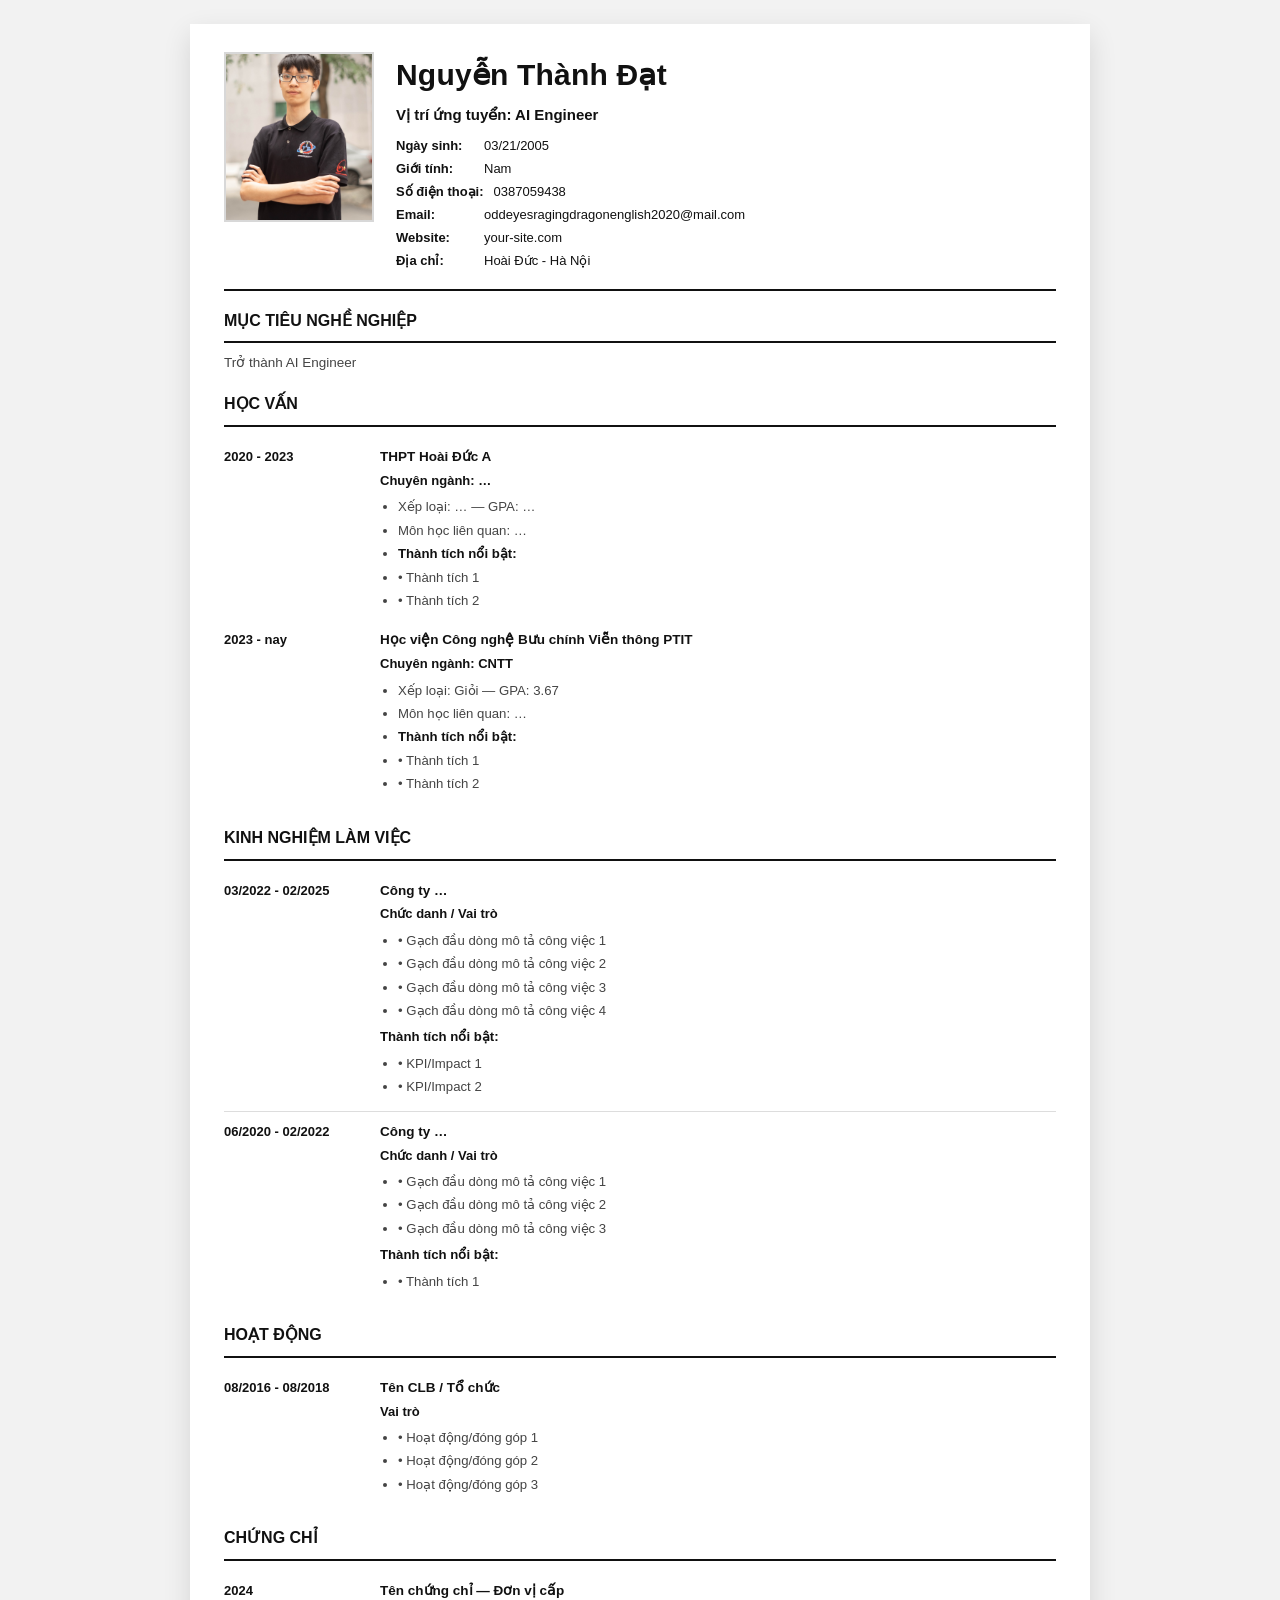
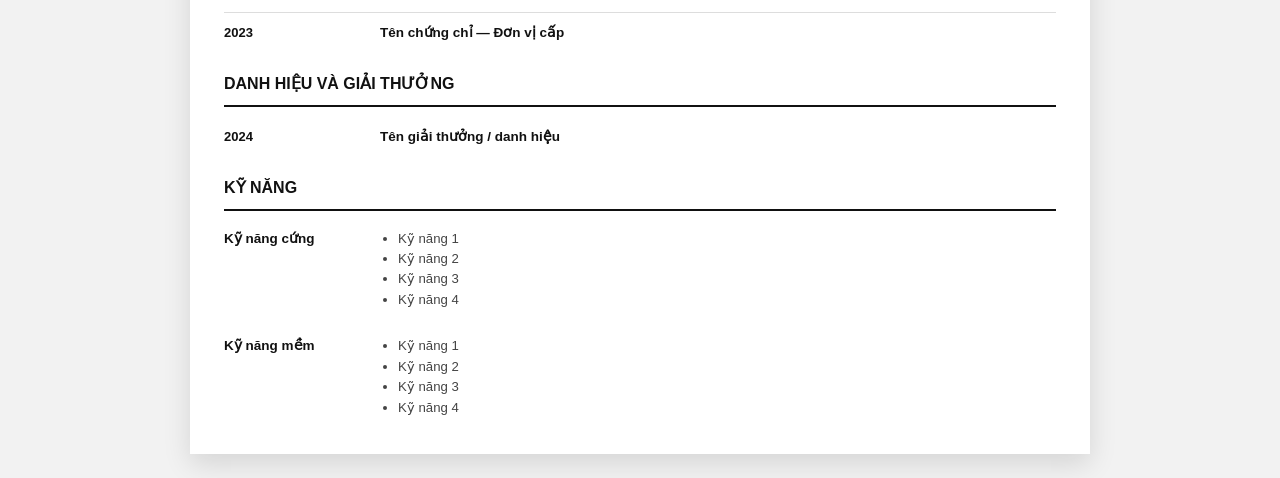
==== commit ff9d05b1: "pages" ====
--- a/index.html
+++ b/index.html
@@ -3,7 +3,7 @@
 <head>
   <meta charset="utf-8" />
   <meta name="viewport" content="width=device-width,initial-scale=1" />
-  <title>CV - Họ Tên</title>
+  <title>CV - Nguyễn Thành Đạt</title>
   <style>
     :root{
       --ink:#111;
@@ -189,21 +189,20 @@
     <!-- HEADER -->
     <header class="top">
       <div class="photo">
-        <!-- Nếu có ảnh: thay bằng <img src="avatar.jpg" alt="avatar"> -->
-        ẢNH 3x4
+        <img src="static/images/DSCF8005-2.jpg" alt="avatar">
       </div>
 
       <div>
-        <h1 class="name">HỌ TÊN CỦA BẠN</h1>
-        <div class="title">Vị trí ứng tuyển / Chức danh</div>
+        <h1 class="name">Nguyễn Thành Đạt</h1>
+        <div class="title">Vị trí ứng tuyển: AI Engineer</div>
 
         <div class="info">
-          <div class="row"><div class="label">Ngày sinh:</div><div class="value">DD/MM/YYYY</div></div>
-          <div class="row"><div class="label">Giới tính:</div><div class="value">Nam/Nữ</div></div>
-          <div class="row"><div class="label">Số điện thoại:</div><div class="value">0xxxxxxxxx</div></div>
-          <div class="row"><div class="label">Email:</div><div class="value"><a href="mailto:you@mail.com">you@mail.com</a></div></div>
+          <div class="row"><div class="label">Ngày sinh:</div><div class="value">03/21/2005</div></div>
+          <div class="row"><div class="label">Giới tính:</div><div class="value">Nam</div></div>
+          <div class="row"><div class="label">Số điện thoại:</div><div class="value">0387059438</div></div>
+          <div class="row"><div class="label">Email:</div><div class="value"><a href="mailto:you@mail.com">oddeyesragingdragonenglish2020@mail.com</a></div></div>
           <div class="row"><div class="label">Website:</div><div class="value"><a href="https://your-site.com" target="_blank" rel="noopener">your-site.com</a></div></div>
-          <div class="row"><div class="label">Địa chỉ:</div><div class="value">Quận/Huyện, Tỉnh/TP</div></div>
+          <div class="row"><div class="label">Địa chỉ:</div><div class="value">Hoài Đức - Hà Nội</div></div>
         </div>
       </div>
     </header>
@@ -213,8 +212,7 @@
       <div class="sec-title">MỤC TIÊU NGHỀ NGHIỆP</div>
       <div class="rule"></div>
       <p class="para">
-        (Nội dung mục tiêu nghề nghiệp — bạn tự chỉnh) Lorem ipsum dolor sit amet, consectetur adipiscing elit.
-        Viết 4–6 câu, nêu kinh nghiệm nổi bật, thế mạnh, KPI/impact, mục tiêu 1–2 năm tới.
+        Trở thành AI Engineer
       </p>
     </section>
 
@@ -225,12 +223,24 @@
 
       <div class="tl">
         <div class="tl-item">
-          <div class="time">2016 - 2020</div>
-          <div class="right">
-            <h4>Tên trường / Cơ sở đào tạo</h4>
+          <div class="time">2020 - 2023</div>
+          <div class="right">
+            <h4>THPT Hoài Đức A</h4>
             <div class="sub">Chuyên ngành: …</div>
             <ul class="bullets">
               <li>Xếp loại: … — GPA: …</li>
+              <li>Môn học liên quan: …</li>
+              <li><span class="bold">Thành tích nổi bật:</span></li>
+              <li>• Thành tích 1</li>
+              <li>• Thành tích 2</li>
+            </ul>
+          </div>
+          <div class="time">2023 - nay</div>
+          <div class="right">
+            <h4>Học viện Công nghệ Bưu chính Viễn thông PTIT</h4>
+            <div class="sub">Chuyên ngành: CNTT</div>
+            <ul class="bullets">
+              <li>Xếp loại: Giỏi — GPA: 3.67</li>
               <li>Môn học liên quan: …</li>
               <li><span class="bold">Thành tích nổi bật:</span></li>
               <li>• Thành tích 1</li>
